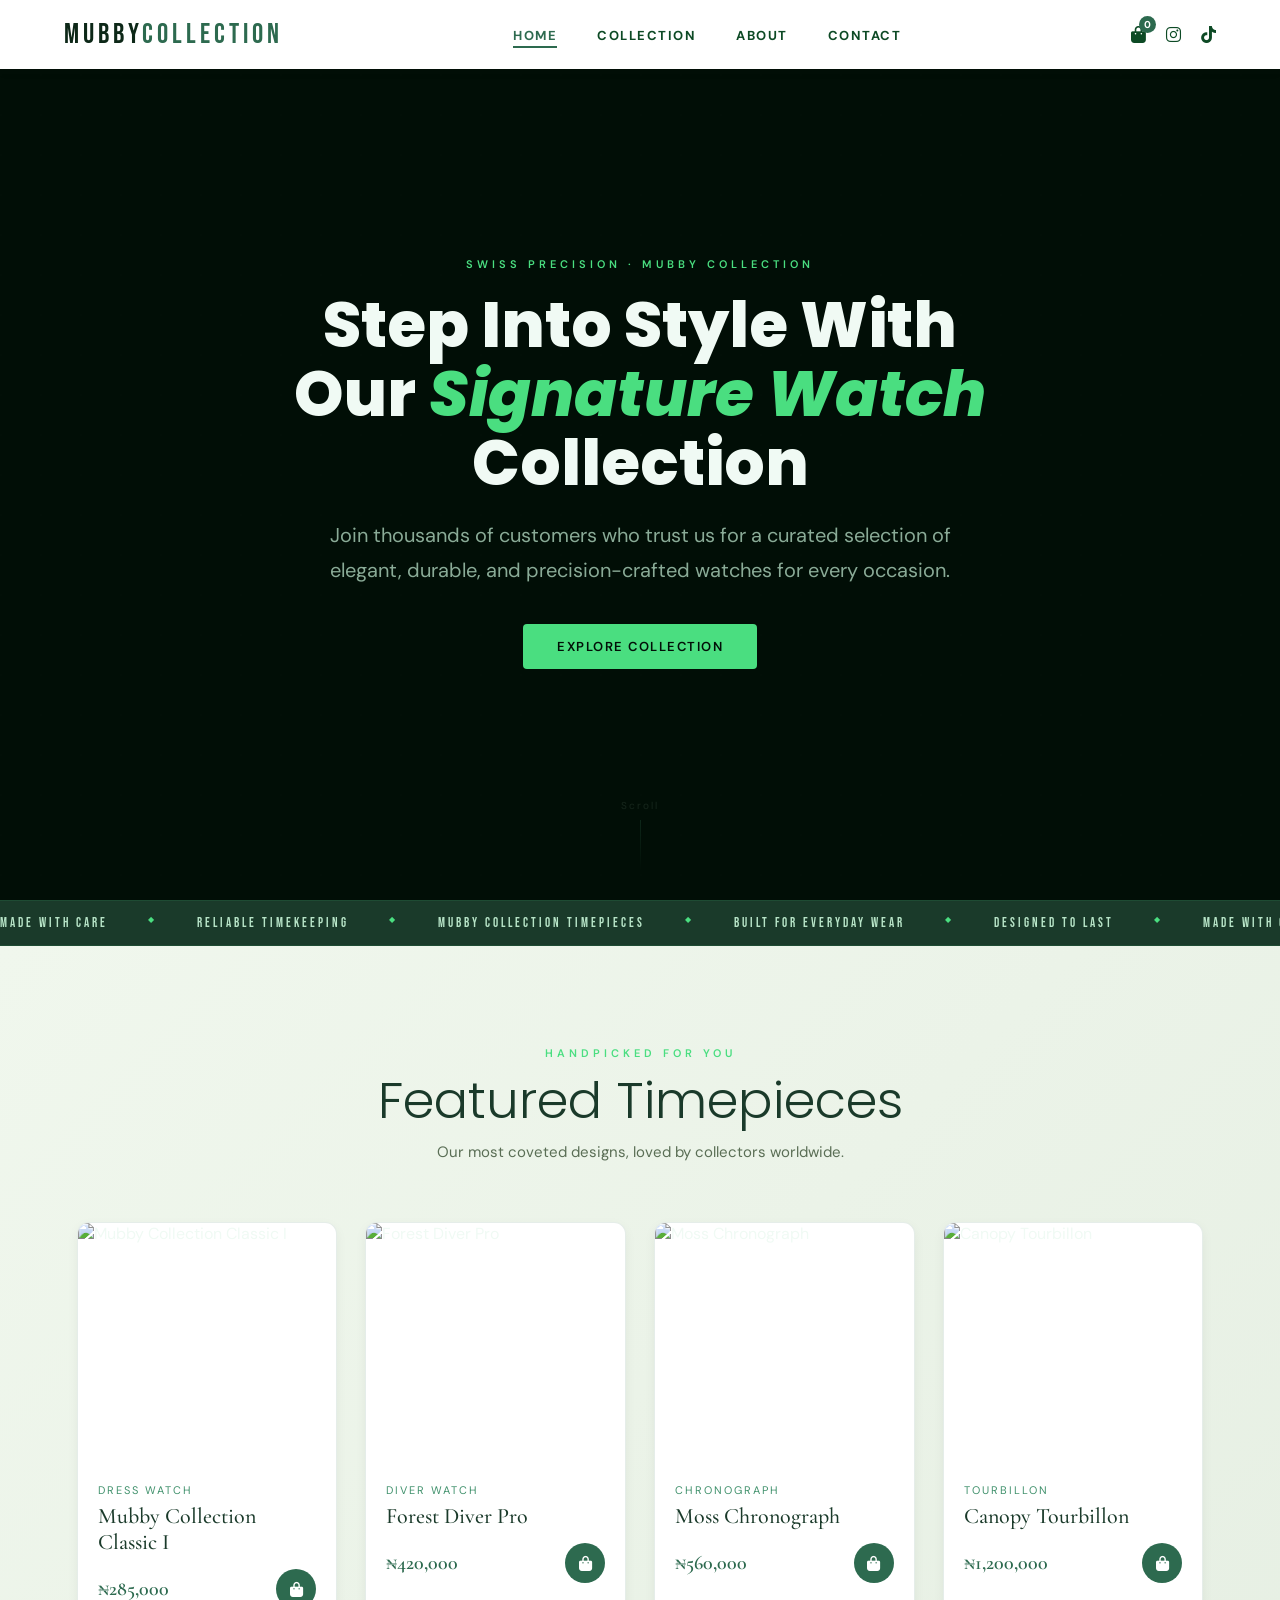
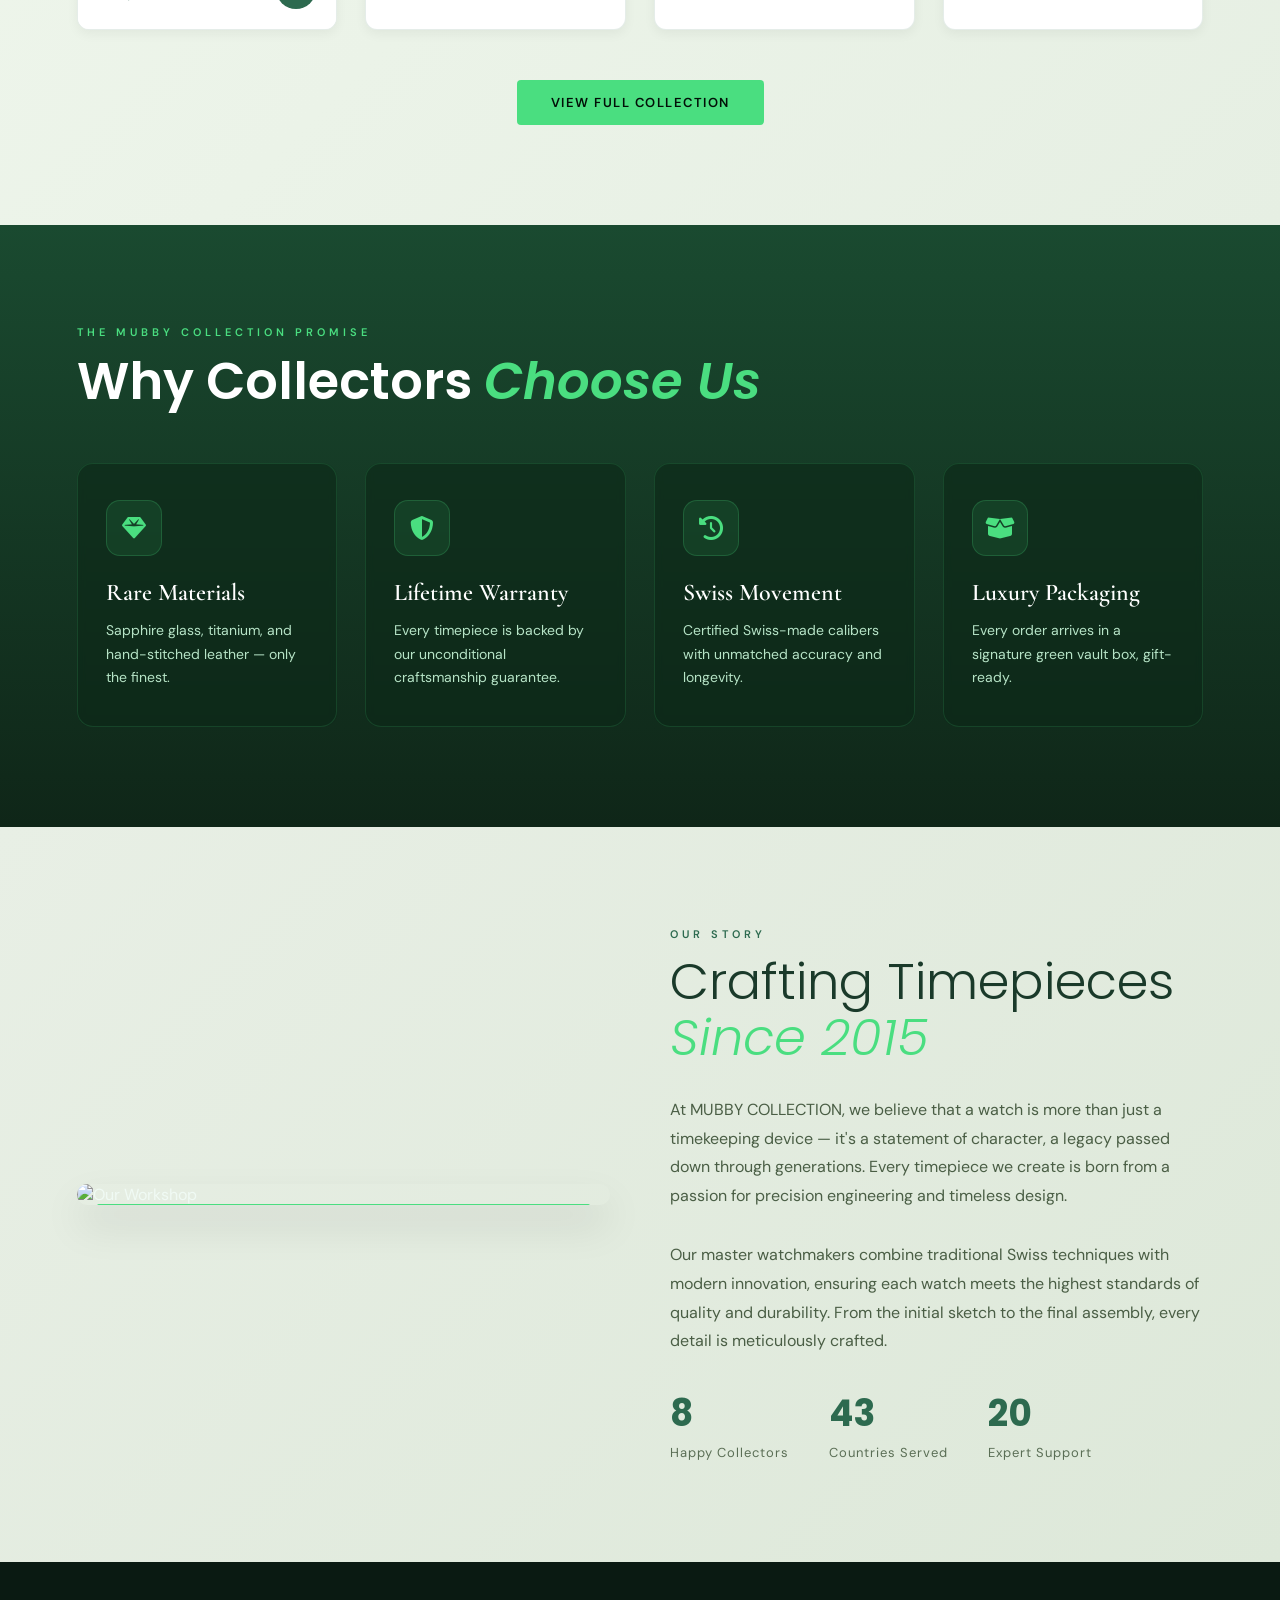
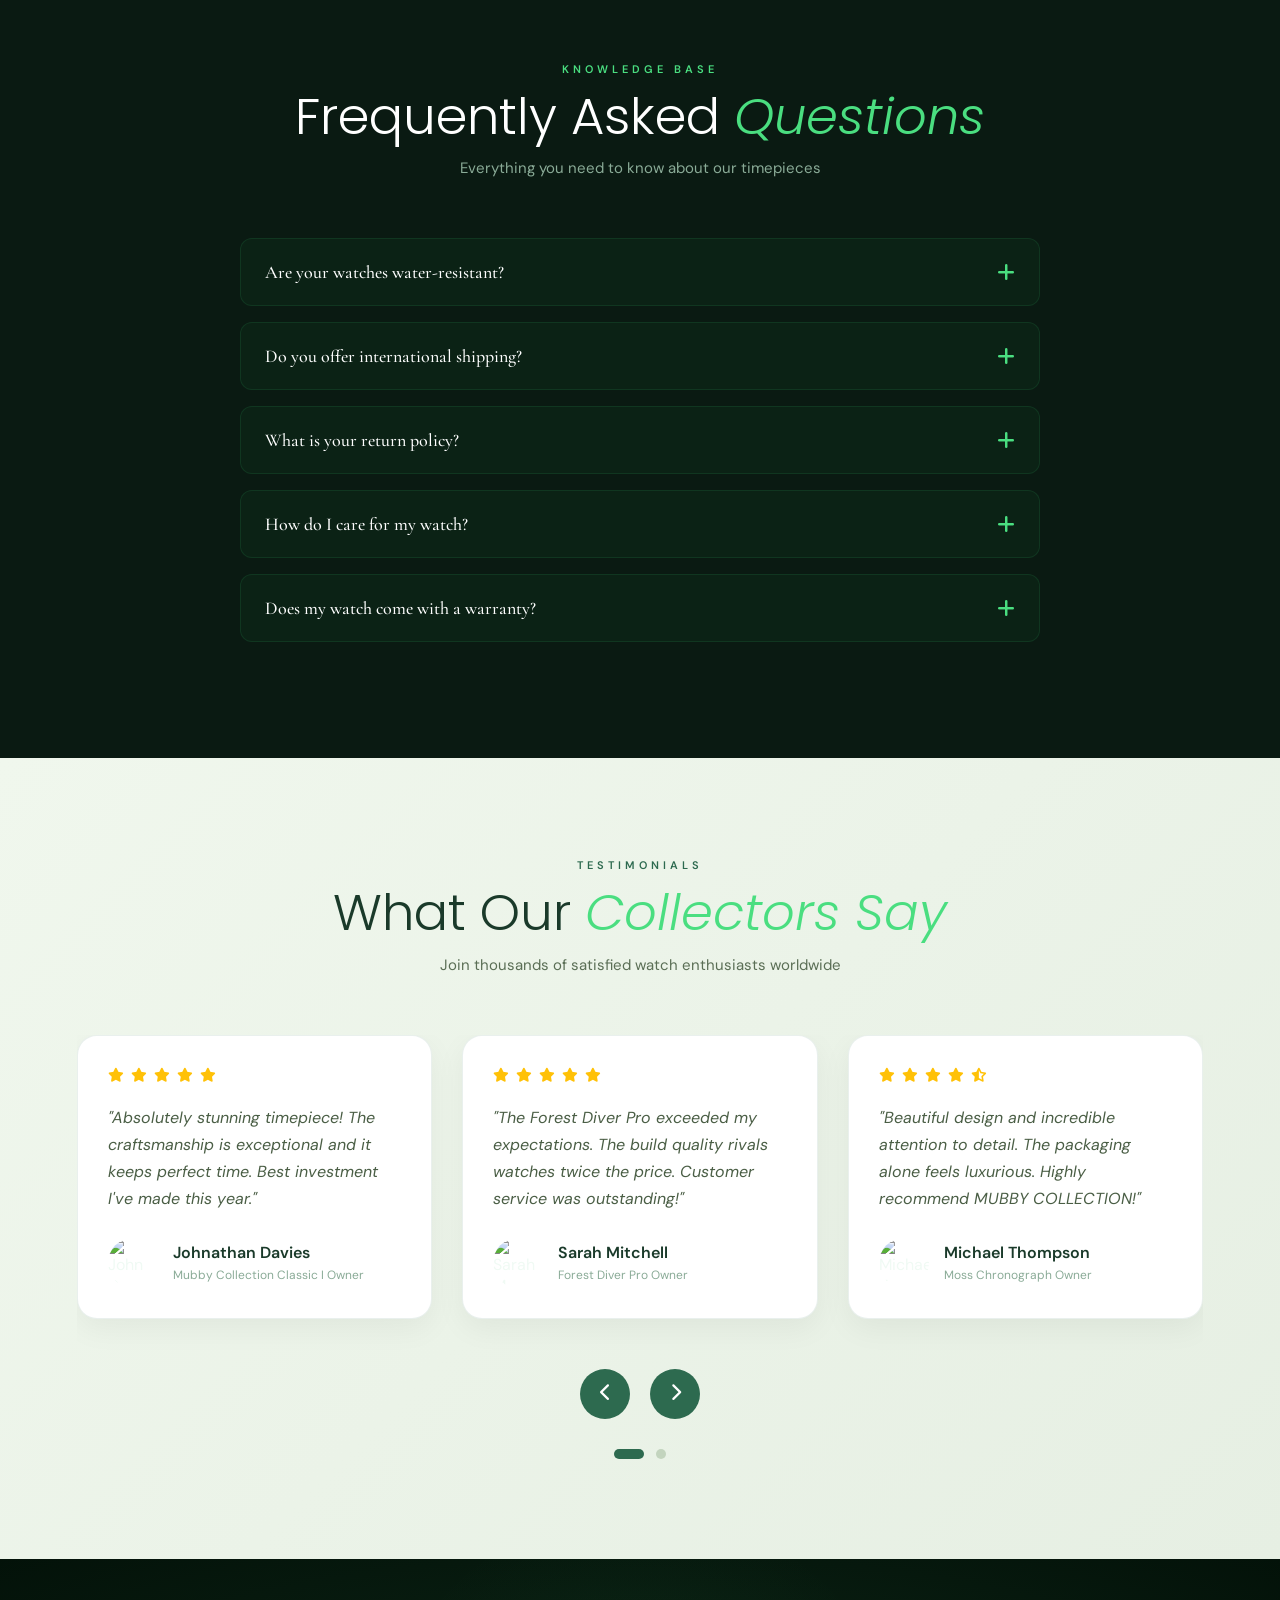
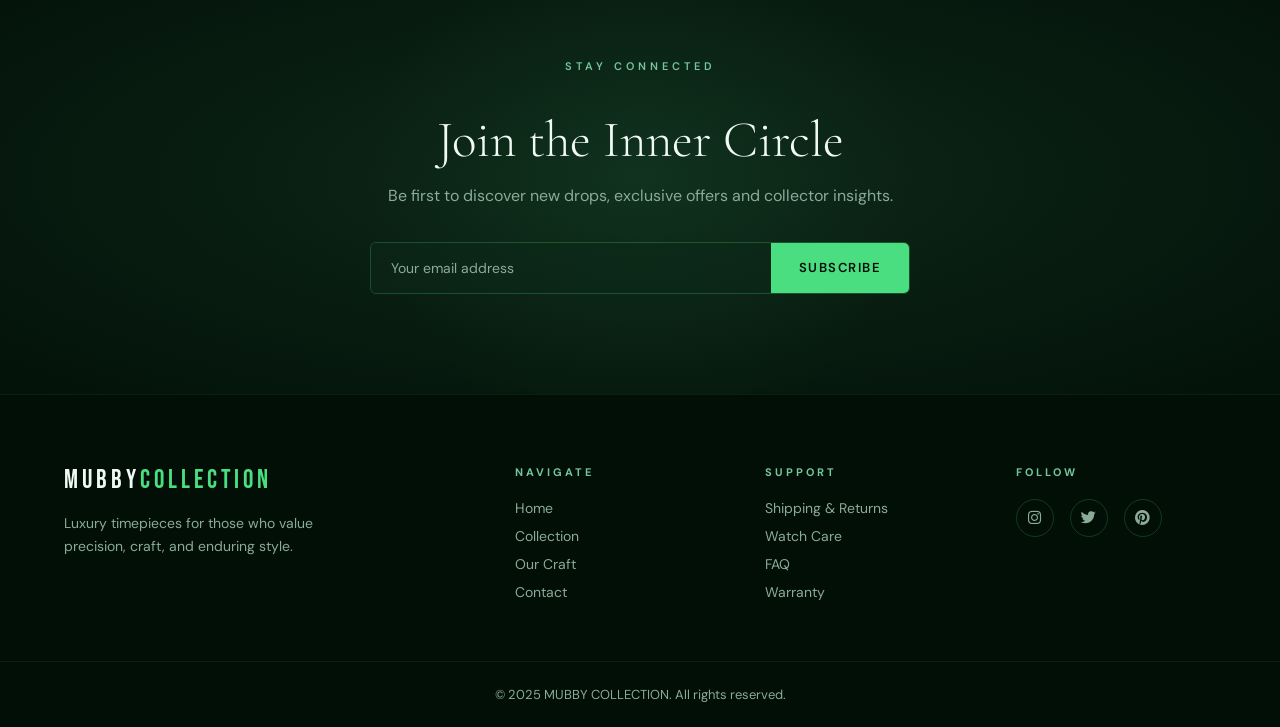
==== index.html @ 64d8210a "first commit" ====
<!doctype html>
<html lang="en">
  <head>
    <meta charset="UTF-8" />
    <meta name="viewport" content="width=device-width, initial-scale=1.0" />
    <title>MUBBY COLLECTION — Luxury Timepieces</title>
    <link rel="stylesheet" href="mubby.css" />
    <link
      href="https://fonts.googleapis.com/css2?family=Cormorant+Garamond:ital,wght@0,300;0,400;0,600;0,700;1,300;1,400&family=DM+Sans:wght@300;400;500;600&family=Bebas+Neue&display=swap"
      rel="stylesheet"
    />
    <link
      href="https://fonts.googleapis.com/css2?family=Poppins:wght@300;400;600;700;800&display=swap"
      rel="stylesheet"
    />
    <link
      rel="stylesheet"
      href="https://cdnjs.cloudflare.com/ajax/libs/font-awesome/6.5.0/css/all.min.css"
    />
  </head>
  <body>
    <!-- NAVBAR -->
    <header class="navbar" id="navbar">
      <div class="nav-container">
        <div class="logo">MUBBY<span>COLLECTION</span></div>
        <ul class="nav-links">
          <li><a href="index.html" class="active">Home</a></li>
          <li><a href="shop.html">Collection</a></li>
          <li><a href="#">About</a></li>
          <li><a href="#">Contact</a></li>
        </ul>
        <div class="nav-icons">
          <div class="cart-icon">
            <a href="cart.html">
              <i class="fa-solid fa-bag-shopping"></i>
              <span id="cart-count" class="cart-count">0</span>
            </a>
          </div>
          <i class="fa-brands fa-instagram"></i>
          <i class="fa-brands fa-tiktok"></i>
          <i class="fa-solid fa-bars menu-toggle" id="menuToggle"></i>
        </div>
      </div>
      <!-- Mobile Menu -->
      <div class="mobile-menu" id="mobileMenu">
        <a href="index.html">Home</a>
        <a href="shop.html">Collection</a>
        <a href="#">Craft</a>
        <a href="#">Contact</a>
      </div>
    </header>

    <!-- HERO SECTION -->
    <section class="hero">
      <div class="hero-bg-pattern"></div>

      <div class="hero-content">
        <p class="hero-tag">SWISS PRECISION · MUBBY COLLECTION</p>
        <h1 class="hero-title">
          Step Into Style With <br />Our<span class="line2">
            Signature Watch
          </span>
          <br />Collection
        </h1>
        <p class="hero-sub">
          Join thousands of customers who trust us for a curated selection of
          <br />
          elegant, durable, and precision-crafted watches for every occasion.
        </p>

        <div class="hero-buttons">
          <a href="shop.html" class="btn primary">Explore Collection</a>
        </div>
      </div>

      <!-- Scroll indicator -->
      <div class="scroll-hint">
        <span>Scroll</span>
        <div class="scroll-line"></div>
      </div>
    </section>

    <!-- MARQUEE STRIP -->
    <div class="marquee-strip">
      <div class="marquee-track">
        <span>Made with care</span><span class="dot-sep">◆</span>
        <span>Reliable timekeeping</span><span class="dot-sep">◆</span>
        <span>Mubby Collection Timepieces</span><span class="dot-sep">◆</span>
        <span>Built for everyday wear</span><span class="dot-sep">◆</span>
        <span>Designed to last</span><span class="dot-sep">◆</span>
        <span>Made with care</span><span class="dot-sep">◆</span>
        <span>Reliable timekeeping</span><span class="dot-sep">◆</span>
        <span>Mubby Collection Timepieces</span><span class="dot-sep">◆</span>
        <span>Built for everyday wear</span><span class="dot-sep">◆</span>
        <span>Designed to last</span><span class="dot-sep">◆</span>
      </div>
    </div>

    <!-- FEATURED PRODUCTS -->
    <!-- FEATURED PRODUCTS -->
    <section class="featured-products">
      <div class="section-header">
        <p class="section-eyebrow">HANDPICKED FOR YOU</p>
        <h2>Featured Timepieces</h2>
        <p class="section-sub">
          Our most coveted designs, loved by collectors worldwide.
        </p>
      </div>
      <div class="products-grid" id="featuredproducts-grid">
        <!-- Cards injected by JS -->
      </div>
      <div class="featured-btn-container">
        <a href="shop.html" class="btn primary">View Full Collection</a>
      </div>
    </section>

    <!-- WHY US -->
    <section class="why-us">
      <div class="why-us-inner">
        <div class="section-header left-align">
          <p class="section-eyebrow">THE MUBBY COLLECTION PROMISE</p>
          <h2>Why Collectors <em>Choose Us</em></h2>
        </div>
        <div class="why-container">
          <div class="why-card">
            <div class="why-icon"><i class="fa-solid fa-gem"></i></div>
            <h3>Rare Materials</h3>
            <p>
              Sapphire glass, titanium, and hand-stitched leather — only the
              finest.
            </p>
          </div>
          <div class="why-card">
            <div class="why-icon">
              <i class="fa-solid fa-shield-halved"></i>
            </div>
            <h3>Lifetime Warranty</h3>
            <p>
              Every timepiece is backed by our unconditional craftsmanship
              guarantee.
            </p>
          </div>
          <div class="why-card">
            <div class="why-icon">
              <i class="fa-solid fa-clock-rotate-left"></i>
            </div>
            <h3>Swiss Movement</h3>
            <p>
              Certified Swiss-made calibers with unmatched accuracy and
              longevity.
            </p>
          </div>
          <div class="why-card">
            <div class="why-icon"><i class="fa-solid fa-box-open"></i></div>
            <h3>Luxury Packaging</h3>
            <p>
              Every order arrives in a signature green vault box, gift-ready.
            </p>
          </div>
        </div>
      </div>
    </section>

    <!-- ABOUT US SECTION -->
    <section class="about-us">
      <div class="about-container">
        <div class="about-image">
          <img
            src="https://images.unsplash.com/photo-1508685096489-7aacd43bd3b1?w=600&h=600&fit=crop"
            alt="Our Workshop"
          />
        </div>
        <div class="about-content">
          <div class="section-header left-align">
            <p class="section-eyebrow">OUR STORY</p>
            <h2>Crafting Timepieces <em>Since 2015</em></h2>
          </div>
          <p class="about-text">
            At MUBBY COLLECTION, we believe that a watch is more than just a
            timekeeping device — it's a statement of character, a legacy passed
            down through generations. Every timepiece we create is born from a
            passion for precision engineering and timeless design.
          </p>
          <p class="about-text">
            Our master watchmakers combine traditional Swiss techniques with
            modern innovation, ensuring each watch meets the highest standards
            of quality and durability. From the initial sketch to the final
            assembly, every detail is meticulously crafted.
          </p>
          <div class="about-stats">
            <div class="stat-item">
              <span class="stat-number">10,000+</span>
              <span class="stat-label">Happy Collectors</span>
            </div>
            <div class="stat-item">
              <span class="stat-number">50+</span>
              <span class="stat-label">Countries Served</span>
            </div>
            <div class="stat-item">
              <span class="stat-number">24/7</span>
              <span class="stat-label">Expert Support</span>
            </div>
          </div>
        </div>
      </div>
    </section>

    <!-- FAQ SECTION -->
    <section class="faq-section">
      <div class="section-header">
        <p class="section-eyebrow">KNOWLEDGE BASE</p>
        <h2>Frequently Asked <em>Questions</em></h2>
        <p class="section-sub">
          Everything you need to know about our timepieces
        </p>
      </div>
      <div class="faq-container" id="faqContainer">
        <div class="faq-item">
          <div class="faq-question">
            <h3>Are your watches water-resistant?</h3>
            <div class="faq-icon">
              <i class="fa-solid fa-plus"></i>
            </div>
          </div>
          <div class="faq-answer">
            <p>
              Yes! All our timepieces are water-resistant up to 50 meters
              (5ATM). Our Diver collection is rated for 200 meters, perfect for
              swimming and snorkeling.
            </p>
          </div>
        </div>
        <div class="faq-item">
          <div class="faq-question">
            <h3>Do you offer international shipping?</h3>
            <div class="faq-icon">
              <i class="fa-solid fa-plus"></i>
            </div>
          </div>
          <div class="faq-answer">
            <p>
              Absolutely! We ship worldwide with express delivery options.
              Delivery times vary by location, typically 3-7 business days for
              international orders.
            </p>
          </div>
        </div>
        <div class="faq-item">
          <div class="faq-question">
            <h3>What is your return policy?</h3>
            <div class="faq-icon">
              <i class="fa-solid fa-plus"></i>
            </div>
          </div>
          <div class="faq-answer">
            <p>
              We offer a 30-day hassle-free return policy. If you're not
              completely satisfied, you can return your watch in its original
              condition for a full refund.
            </p>
          </div>
        </div>
        <div class="faq-item">
          <div class="faq-question">
            <h3>How do I care for my watch?</h3>
            <div class="faq-icon">
              <i class="fa-solid fa-plus"></i>
            </div>
          </div>
          <div class="faq-answer">
            <p>
              We recommend avoiding extreme temperatures, magnetic fields, and
              chemicals. Clean your watch regularly with a soft cloth. For
              mechanical watches, service every 3-5 years.
            </p>
          </div>
        </div>
        <div class="faq-item">
          <div class="faq-question">
            <h3>Does my watch come with a warranty?</h3>
            <div class="faq-icon">
              <i class="fa-solid fa-plus"></i>
            </div>
          </div>
          <div class="faq-answer">
            <p>
              Yes! Every MUBBY COLLECTION watch includes a 5-year international
              warranty covering manufacturing defects and movement issues.
            </p>
          </div>
        </div>
      </div>
    </section>

    <!-- REVIEWS SECTION CAROUSEL -->
    <section class="reviews-section">
      <div class="section-header">
        <p class="section-eyebrow">TESTIMONIALS</p>
        <h2>What Our <em>Collectors Say</em></h2>
        <p class="section-sub">
          Join thousands of satisfied watch enthusiasts worldwide
        </p>
      </div>
      <div class="reviews-container">
        <div class="reviews-carousel" id="reviewsCarousel">
          <div class="review-card">
            <div class="review-stars">
              <i class="fa-solid fa-star"></i>
              <i class="fa-solid fa-star"></i>
              <i class="fa-solid fa-star"></i>
              <i class="fa-solid fa-star"></i>
              <i class="fa-solid fa-star"></i>
            </div>
            <p class="review-text">
              "Absolutely stunning timepiece! The craftsmanship is exceptional
              and it keeps perfect time. Best investment I've made this year."
            </p>
            <div class="review-author">
              <img
                src="https://randomuser.me/api/portraits/men/32.jpg"
                alt="John D."
              />
              <div>
                <h4>Johnathan Davies</h4>
                <p>Mubby Collection Classic I Owner</p>
              </div>
            </div>
          </div>
          <div class="review-card">
            <div class="review-stars">
              <i class="fa-solid fa-star"></i>
              <i class="fa-solid fa-star"></i>
              <i class="fa-solid fa-star"></i>
              <i class="fa-solid fa-star"></i>
              <i class="fa-solid fa-star"></i>
            </div>
            <p class="review-text">
              "The Forest Diver Pro exceeded my expectations. The build quality
              rivals watches twice the price. Customer service was outstanding!"
            </p>
            <div class="review-author">
              <img
                src="https://randomuser.me/api/portraits/women/44.jpg"
                alt="Sarah M."
              />
              <div>
                <h4>Sarah Mitchell</h4>
                <p>Forest Diver Pro Owner</p>
              </div>
            </div>
          </div>
          <div class="review-card">
            <div class="review-stars">
              <i class="fa-solid fa-star"></i>
              <i class="fa-solid fa-star"></i>
              <i class="fa-solid fa-star"></i>
              <i class="fa-solid fa-star"></i>
              <i class="fa-solid fa-star-half-alt"></i>
            </div>
            <p class="review-text">
              "Beautiful design and incredible attention to detail. The
              packaging alone feels luxurious. Highly recommend MUBBY
              COLLECTION!"
            </p>
            <div class="review-author">
              <img
                src="https://randomuser.me/api/portraits/men/67.jpg"
                alt="Michael T."
              />
              <div>
                <h4>Michael Thompson</h4>
                <p>Moss Chronograph Owner</p>
              </div>
            </div>
          </div>
          <div class="review-card">
            <div class="review-stars">
              <i class="fa-solid fa-star"></i>
              <i class="fa-solid fa-star"></i>
              <i class="fa-solid fa-star"></i>
              <i class="fa-solid fa-star"></i>
              <i class="fa-solid fa-star"></i>
            </div>
            <p class="review-text">
              "The shipping was incredibly fast and the watch arrived in perfect
              condition. This is my third purchase and won't be my last!"
            </p>
            <div class="review-author">
              <img
                src="https://randomuser.me/api/portraits/women/68.jpg"
                alt="Emma L."
              />
              <div>
                <h4>Emma Rodriguez</h4>
                <p>Verified Buyer</p>
              </div>
            </div>
          </div>
          <div class="review-card">
            <div class="review-stars">
              <i class="fa-solid fa-star"></i>
              <i class="fa-solid fa-star"></i>
              <i class="fa-solid fa-star"></i>
              <i class="fa-solid fa-star"></i>
              <i class="fa-solid fa-star"></i>
            </div>
            <p class="review-text">
              "Excellent value for a Swiss movement watch. The green dial is
              mesmerizing and gets compliments daily. Worth every penny."
            </p>
            <div class="review-author">
              <img
                src="https://randomuser.me/api/portraits/men/91.jpg"
                alt="David K."
              />
              <div>
                <h4>David Kim</h4>
                <p>Canopy Tourbillon Owner</p>
              </div>
            </div>
          </div>
        </div>
        <div class="carousel-controls">
          <button class="carousel-btn" id="prevBtn">
            <i class="fa-solid fa-chevron-left"></i>
          </button>
          <button class="carousel-btn" id="nextBtn">
            <i class="fa-solid fa-chevron-right"></i>
          </button>
        </div>
        <div class="carousel-dots" id="carouselDots"></div>
      </div>
    </section>

    <!-- NEWSLETTER -->
    <section class="newsletter">
      <div class="newsletter-inner">
        <p class="section-eyebrow light">STAY CONNECTED</p>
        <h2>Join the Inner Circle</h2>
        <p>
          Be first to discover new drops, exclusive offers and collector
          insights.
        </p>
        <div class="newsletter-box">
          <input type="email" placeholder="Your email address" />
          <button>Subscribe</button>
        </div>
      </div>
    </section>

    <!-- FOOTER -->
    <footer class="footer">
      <div class="footer-container">
        <div class="footer-col brand-col">
          <div class="footer-logo">MUBBY<span>COLLECTION</span></div>
          <p>
            Luxury timepieces for those who value precision, craft, and enduring
            style.
          </p>
        </div>
        <div class="footer-col">
          <h4>Navigate</h4>
          <a href="index.html">Home</a>
          <a href="shop.html">Collection</a>
          <a href="#">Our Craft</a>
          <a href="#">Contact</a>
        </div>
        <div class="footer-col">
          <h4>Support</h4>
          <a href="#">Shipping & Returns</a>
          <a href="#">Watch Care</a>
          <a href="#">FAQ</a>
          <a href="#">Warranty</a>
        </div>
        <div class="footer-col">
          <h4>Follow</h4>
          <div class="footer-icons">
            <i class="fa-brands fa-instagram"></i>
            <i class="fa-brands fa-twitter"></i>
            <i class="fa-brands fa-pinterest"></i>
          </div>
        </div>
      </div>
      <div class="footer-bottom">
        <p>© 2025 MUBBY COLLECTION. All rights reserved.</p>
      </div>
    </footer>
  </body>
  <script>
    const featuredProducts = [
      {
        name: "Mubby Collection Classic I",
        price: "₦285,000",
        category: "Dress Watch",
        img: "https://images.unsplash.com/photo-1523170335258-f5ed11844a49?w=400&h=400&fit=crop",
      },
      {
        name: "Forest Diver Pro",
        price: "₦420,000",
        category: "Diver Watch",
        img: "https://images.unsplash.com/photo-1539874754764-5a96559165b0?w=400&h=400&fit=crop",
      },
      {
        name: "Moss Chronograph",
        price: "₦560,000",
        category: "Chronograph",
        img: "https://images.unsplash.com/photo-1547996160-81dfa63595aa?w=400&h=400&fit=crop",
      },
      {
        name: "Canopy Tourbillon",
        price: "₦1,200,000",
        category: "Tourbillon",
        img: "https://images.unsplash.com/photo-1585386959984-a4155224a1ad?w=400&h=400&fit=crop",
      },
    ];

    function renderFeaturedProducts() {
      const grid = document.getElementById("featuredproducts-grid");
      if (!grid) {
        console.error("Element with id 'featuredproducts-grid' not found!");
        return;
      }
      grid.innerHTML = featuredProducts
        .map(
          (product, index) => `
            <div class="product-card revealed" style="animation-delay:${index * 0.1}s">
              <div class="card-img-wrap">
                <img src="${product.img}" alt="${product.name}" />
                <div class="card-overlay">
                  <span>Quick View</span>
                </div>
              </div>
              <div class="card-info">
                <span class="card-cat">${product.category}</span>
                <h3>${product.name}</h3>
                <div class="card-bottom">
                  <p class="card-price">${product.price}</p>
                  <button class="card-cart-btn">
                    <i class="fa-solid fa-bag-shopping"></i>
                  </button>
                </div>
              </div>
            </div>
          `,
        )
        .join("");
    }

    // FAQ Accordion functionality
    function initFaq() {
      const faqItems = document.querySelectorAll(".faq-item");
      if (!faqItems.length) return;

      faqItems.forEach((item) => {
        const question = item.querySelector(".faq-question");
        if (!question) return;

        question.addEventListener("click", () => {
          item.classList.toggle("active");
          const icon = item.querySelector(".faq-icon i");
          if (icon) {
            if (item.classList.contains("active")) {
              icon.classList.remove("fa-plus");
              icon.classList.add("fa-minus");
            } else {
              icon.classList.remove("fa-minus");
              icon.classList.add("fa-plus");
            }
          }
        });
      });
    }

    // Reviews Carousel functionality
    function initCarousel() {
      const carousel = document.getElementById("reviewsCarousel");
      const prevBtn = document.getElementById("prevBtn");
      const nextBtn = document.getElementById("nextBtn");
      const dotsContainer = document.getElementById("carouselDots");

      if (!carousel || !prevBtn || !nextBtn || !dotsContainer) return;

      let currentIndex = 0;
      let slidesToShow = 3;
      const totalSlides = document.querySelectorAll(".review-card").length;

      if (totalSlides === 0) return;

      function updateSlidesToShow() {
        if (window.innerWidth <= 768) {
          slidesToShow = 1;
        } else if (window.innerWidth <= 968) {
          slidesToShow = 2;
        } else {
          slidesToShow = 3;
        }
        updateCarousel();
        createDots();
      }

      function updateCarousel() {
        const slideWidth =
          document.querySelector(".review-card")?.offsetWidth || 0;
        const gap = 30;
        const translateX = -currentIndex * (slideWidth + gap);
        carousel.style.transform = `translateX(${translateX}px)`;
        updateDots();
      }

      function createDots() {
        const totalDots = Math.ceil(totalSlides / slidesToShow);
        dotsContainer.innerHTML = "";
        for (let i = 0; i < totalDots; i++) {
          const dot = document.createElement("div");
          dot.classList.add("carousel-dot");
          if (i === Math.floor(currentIndex / slidesToShow)) {
            dot.classList.add("active");
          }
          dot.addEventListener("click", () => {
            currentIndex = i * slidesToShow;
            if (currentIndex > totalSlides - slidesToShow) {
              currentIndex = totalSlides - slidesToShow;
            }
            if (currentIndex < 0) currentIndex = 0;
            updateCarousel();
          });
          dotsContainer.appendChild(dot);
        }
      }

      function updateDots() {
        const dots = document.querySelectorAll(".carousel-dot");
        const currentPage = Math.floor(currentIndex / slidesToShow);
        dots.forEach((dot, idx) => {
          dot.classList.toggle("active", idx === currentPage);
        });
      }

      function nextSlide() {
        if (currentIndex + slidesToShow < totalSlides) {
          currentIndex += slidesToShow;
        } else {
          currentIndex = totalSlides - slidesToShow;
        }
        if (currentIndex < 0) currentIndex = 0;
        updateCarousel();
      }

      function prevSlide() {
        if (currentIndex - slidesToShow >= 0) {
          currentIndex -= slidesToShow;
        } else {
          currentIndex = 0;
        }
        updateCarousel();
      }

      prevBtn.addEventListener("click", prevSlide);
      nextBtn.addEventListener("click", nextSlide);
      window.addEventListener("resize", () => {
        updateSlidesToShow();
      });
      updateSlidesToShow();
    }

    // Intersection Observer for why-us cards and animations
    function initIntersectionObserver() {
      const observerOptions = {
        threshold: 0.1,
        rootMargin: "0px 0px -50px 0px",
      };

      const observer = new IntersectionObserver((entries) => {
        entries.forEach((entry) => {
          if (entry.isIntersecting) {
            entry.target.classList.add("revealed");
          }
        });
      }, observerOptions);

      // Observe why-card elements
      const whyCards = document.querySelectorAll(".why-card");
      whyCards.forEach((card) => {
        observer.observe(card);
      });
    }

    // Animate statistics numbers
    function initStatsAnimation() {
      const statNumbers = document.querySelectorAll(".stat-number");
      if (!statNumbers.length) return;

      let counted = false;

      function animateNumbers() {
        if (counted) return;
        const aboutSection = document.querySelector(".about-us");
        if (!aboutSection) return;

        const rect = aboutSection.getBoundingClientRect();
        if (rect.top < window.innerHeight - 100 && !counted) {
          counted = true;
          statNumbers.forEach((stat) => {
            const target = parseInt(stat.innerText);
            let current = 0;
            const increment = target / 50;
            const timer = setInterval(() => {
              current += increment;
              if (current >= target) {
                stat.innerText = target.toLocaleString();
                clearInterval(timer);
              } else {
                stat.innerText = Math.floor(current).toLocaleString();
              }
            }, 20);
          });
        }
      }

      window.addEventListener("scroll", animateNumbers);
      animateNumbers();
    }

    // Initialize everything when page loads
    document.addEventListener("DOMContentLoaded", () => {
      renderFeaturedProducts();
      initFaq();
      initCarousel();
      initIntersectionObserver();
      initStatsAnimation();
    });

    // Mobile menu toggle with better handling
    const menuToggle = document.getElementById("menuToggle");
    const mobileMenu = document.getElementById("mobileMenu");

    if (menuToggle && mobileMenu) {
      menuToggle.addEventListener("click", (e) => {
        e.stopPropagation();
        mobileMenu.classList.toggle("open");

        // Change icon between bars and times
        const icon = menuToggle.querySelector("i") || menuToggle;
        if (mobileMenu.classList.contains("open")) {
          icon.classList.remove("fa-bars");
          icon.classList.add("fa-times");
        } else {
          icon.classList.remove("fa-times");
          icon.classList.add("fa-bars");
        }
      });

      // Close mobile menu when clicking a link
      const mobileLinks = mobileMenu.querySelectorAll("a");
      mobileLinks.forEach((link) => {
        link.addEventListener("click", () => {
          mobileMenu.classList.remove("open");
          const icon = menuToggle.querySelector("i") || menuToggle;
          icon.classList.remove("fa-times");
          icon.classList.add("fa-bars");
        });
      });
    }

    // Close mobile menu when clicking outside (optional)
    document.addEventListener("click", (e) => {
      if (mobileMenu && mobileMenu.classList.contains("open")) {
        if (!mobileMenu.contains(e.target) && !menuToggle.contains(e.target)) {
          mobileMenu.classList.remove("open");
          const icon = menuToggle.querySelector("i") || menuToggle;
          icon.classList.remove("fa-times");
          icon.classList.add("fa-bars");
        }
      }
    });
  </script>
</html>
---- mubby.css ----
/* ─────────────────────────────────────────────
   MUBBY COLLECTION TIMEPIECES — style.css
───────────────────────────────────────────── */

:root {
  --g-900: #020f07;
  --g-800: #071510;
  --g-700: #0d2818;
  --g-600: #1a3a2a;
  --g-500: #2d6a4f;
  --g-400: #40916c;
  --g-300: #52b788;
  --g-200: #74c69d;
  --g-100: #b7e4c7;
  --g-50: #d8f3dc;
  --accent: #4ade80;
  --accent-gold: #d4a843;
  --white: #f0faf4;
  --gray: #8aab97;
  --card-bg: #0f2318;
  --font-display: "Cormorant Garamond", Georgia, serif;
  --font-body: "DM Sans", sans-serif;
  --font-wide: "Bebas Neue", sans-serif;
}

*,
*::before,
*::after {
  margin: 0;
  padding: 0;
  box-sizing: border-box;
}

html {
  scroll-behavior: smooth;
}

body {
  background: var(--g-900);
  color: var(--white);
  font-family: var(--font-body);
  padding-top: 74px;
  overflow-x: hidden;
}

/* ─── NAVBAR ──────────────────────────────── */
.navbar {
  position: fixed;
  top: 0;
  left: 0;
  width: 100%;
  z-index: 999;
  padding: 18px 0;
  background: #ffffff;
  transition:
    background 0.4s,
    backdrop-filter 0.4s,
    border-bottom 0.4s,
    box-shadow 0.4s;
  box-shadow: 0 1px 12px rgba(0, 0, 0, 0.06);
}
.navbar.scrolled {
  backdrop-filter: blur(14px);
  border-bottom: 1px solid rgba(74, 222, 128, 0.12);
  box-shadow: 0 4px 24px rgba(0, 0, 0, 0.25);
}
/* When scrolled, flip link colors to light */
.navbar.scrolled .nav-links a {
  color: var(--g-100);
}
.navbar.scrolled .nav-links a:hover,
.navbar.scrolled .nav-links a.active {
  color: var(--accent);
}
.navbar.scrolled .nav-icons {
  color: var(--g-100);
}
.navbar.scrolled .cart-icon a {
  color: var(--g-100);
}
.navbar.scrolled .logo {
  color: var(--white);
}

.nav-container {
  width: 90%;
  margin: auto;
  display: flex;
  align-items: center;
  justify-content: space-between;
}
.logo {
  font-family: var(--font-wide);
  font-size: 28px;
  letter-spacing: 4px;
  color: var(--g-700);
  transition: color 0.4s;
}
.logo span {
  color: var(--g-500);
}
.navbar.scrolled .logo span {
  color: var(--accent);
}

.nav-links {
  list-style: none;
  display: flex;
  gap: 40px;
}
.nav-links a {
  text-decoration: none;
  color: #0d4a25; /* dark green */
  font-size: 13px;
  font-weight: 700; /* bolder */
  letter-spacing: 1.5px;
  text-transform: uppercase;
  transition: color 0.25s;
  position: relative;
}
.nav-links a::after {
  content: "";
  position: absolute;
  bottom: -4px;
  left: 0;
  width: 0;
  height: 2px;
  background: var(--g-500);
  transition: width 0.3s;
}
.nav-links a:hover,
.nav-links a.active {
  color: var(--g-500);
}
.nav-links a:hover::after,
.nav-links a.active::after {
  width: 100%;
}

.nav-icons {
  display: flex;
  gap: 20px;
  font-size: 17px;
  align-items: center;
  color: #0d4a25;
  transition: color 0.4s;
}
.nav-icons i {
  cursor: pointer;
  transition: color 0.25s;
}
.nav-icons i:hover {
  color: var(--g-500);
}
.cart-icon {
  position: relative;
}
.cart-icon a {
  color: #0d4a25;
  text-decoration: none;
  transition: color 0.4s;
}
.cart-icon a:hover {
  color: var(--g-500);
}
.cart-count {
  position: absolute;
  top: -8px;
  right: -10px;
  background: var(--g-500);
  color: #fff;
  font-size: 10px;
  font-weight: 700;
  padding: 2px 5px;
  border-radius: 50%;
}

/* Menu toggle — hidden on desktop, shown on mobile only */
.menu-toggle,
.nav-icons .menu-toggle,
.nav-icons i.menu-toggle,
.fa-bars.menu-toggle {
  display: none !important;
}

.mobile-menu {
  display: none;
  flex-direction: column;
  background: var(--g-800);
  padding: 20px 5%;
  border-top: 1px solid rgba(74, 222, 128, 0.1);
}
.mobile-menu.open {
  display: flex;
}
.mobile-menu a {
  text-decoration: none;
  color: var(--g-100);
  font-size: 14px;
  font-weight: 700;
  letter-spacing: 2px;
  text-transform: uppercase;
  padding: 12px 0;
  border-bottom: 1px solid rgba(255, 255, 255, 0.05);
  transition: color 0.2s;
}
.mobile-menu a:hover {
  color: var(--accent);
}

/* ─── HERO ────────────────────────────────── */
.hero {
  background-blend-mode: darken;
  position: relative;
  min-height: calc(100vh - 74px);
  display: flex;
  align-items: center;
  justify-content: center;
  text-align: center;
  padding: 60px 6%;
  overflow: hidden;
  /* background: url("bg.jpg") center/cover no-repeat; */
  background: url("https://images.unsplash.com/photo-1523170335258-f5ed11844a49?auto=format&fit=crop&w=1600&q=80")
    center/cover no-repeat;
}

.hero::before {
  content: "";
  position: absolute;
  inset: 0;
  background: rgba(2, 15, 7, 0.85);
  z-index: 1;
}
.hero::after {
  content: "";
  position: absolute;
  inset: 0;
  background: url("https://images.unsplash.com/photo-1523170335258-f5ed11844a49?auto=format&fit=crop&w=1600&q=80")
    center/cover no-repeat;
  filter: blur(1px);
  transform: scale(1.05);
  z-index: 0;
}
.hero-bg-pattern {
  position: absolute;
  inset: 0;
  background-image: radial-gradient(
    circle at 1px 1px,
    rgba(74, 222, 128, 0.04) 1px,
    transparent 0
  );
  background-size: 40px 40px;
  pointer-events: none;
}

/* Watch stage */
.watch-stage {
  position: absolute;
  inset: 0;
  display: flex;
  align-items: center;
  justify-content: center;
  z-index: 1;
  opacity: 0.25; /* makes it feel like a background */
  pointer-events: none;
}
.watch-glow {
  position: absolute;
  width: 300px;
  height: 300px;
  background: radial-gradient(
    circle,
    rgba(74, 222, 128, 0.18) 0%,
    transparent 70%
  );
  border-radius: 50%;
  animation: glowPulse 3s ease-in-out infinite;
}
@keyframes glowPulse {
  0%,
  100% {
    opacity: 0.6;
    transform: scale(1);
  }
  50% {
    opacity: 1;
    transform: scale(1.12);
  }
}
.watch-slide {
  width: 420px;
  max-width: 90%;
  opacity: 0;
  transform: scale(0.9);
}

.watch-slide.active {
  opacity: 1;
  transform: scale(1);
}
@keyframes watchFloat {
  0%,
  100% {
    transform: translateY(0) scale(1);
  }
  50% {
    transform: translateY(-12px) scale(1);
  }
}
.watch-svg {
  width: 100%;
  height: auto;
}
.watch-dots {
  position: absolute;
  bottom: -12px;
  display: flex;
  gap: 10px;
}
.dot {
  width: 8px;
  height: 8px;
  border-radius: 50%;
  background: var(--g-500);
  cursor: pointer;
  transition:
    background 0.3s,
    transform 0.3s;
}
.dot.active {
  background: var(--accent);
  transform: scale(1.3);
}

.hero-content {
  position: relative;
  z-index: 2;
  text-align: center;
  max-width: 700px;
}

/* Hero text */

.hero-tag {
  font-size: 11px;
  letter-spacing: 4px;
  color: var(--accent);
  font-weight: 600;
  margin-bottom: 20px;
  display: block;
  animation: fadeUp 0.8s ease both;
}
.hero-title {
  font-family: "Poppins", sans-serif;

  font-size: 63px;
  font-weight: 800;
  line-height: 1.1;
  margin-bottom: 20px;
  text-transform: capitalize;
}
.hero-title .line1 {
  display: block;
  color: var(--white);
  animation: fadeUp 0.9s 0.1s ease both;
}
.hero-title .line2 {
  color: var(--accent);
  font-style: italic;
  animation: fadeUp 0.9s 0.2s ease both;
}
.hero-sub {
  margin: 0 auto 36px;
  text-align: center;

  text-align: center;
  color: var(--gray);
  font-size: 20px;
  line-height: 1.75;

  animation: fadeUp 0.9s 0.3s ease both;
}
.hero-buttons {
  display: flex;
  gap: 16px;
  flex-wrap: wrap;
  margin-bottom: 48px;
  animation: fadeUp 0.9s 0.4s ease both;
}

.hero-buttons,
.hero-stats {
  justify-content: center;
}

.watch-stage {
  filter: blur(0.3px) drop-shadow(0 40px 100px rgba(74, 222, 128, 0.3));
}
/* Buttons */
.btn {
  padding: 14px 34px;
  font-size: 13px;
  font-weight: 600;
  letter-spacing: 1.5px;
  text-transform: uppercase;
  border-radius: 4px;
  text-decoration: none;
  display: inline-block;
  transition: all 0.3s;
  cursor: pointer;
  border: none;
}
.btn.primary {
  background: var(--accent);
  color: var(--g-900);
}
.btn.primary:hover {
  background: var(--g-300);
  transform: translateY(-2px);
  box-shadow: 0 8px 28px rgba(74, 222, 128, 0.3);
}
.btn.outline {
  background: transparent;
  color: var(--white);
  border: 1px solid rgba(255, 255, 255, 0.3);
}
.btn.outline:hover {
  border-color: var(--accent);
  color: var(--accent);
  transform: translateY(-2px);
}

/* Hero stats */
.hero-stats {
  display: flex;
  align-items: center;
  gap: 24px;
  animation: fadeUp 0.9s 0.5s ease both;
}
.stat {
  display: flex;
  flex-direction: column;
  gap: 2px;
}
.stat-num {
  font-family: var(--font-display);
  font-size: 28px;
  font-weight: 600;
  color: var(--accent);
  line-height: 1;
}
.stat-label {
  font-size: 11px;
  color: var(--gray);
  letter-spacing: 1px;
}
.stat-divider {
  width: 1px;
  height: 36px;
  background: rgba(255, 255, 255, 0.12);
}

/* Scroll hint */
.scroll-hint {
  position: absolute;
  bottom: 30px;
  left: 50%;
  transform: translateX(-50%);
  display: flex;
  flex-direction: column;
  align-items: center;
  gap: 8px;
  color: var(--gray);
  font-size: 10px;
  letter-spacing: 2px;
}
.scroll-line {
  width: 1px;
  height: 50px;
  background: linear-gradient(to bottom, var(--g-300), transparent);
  animation: scrollPulse 2s ease-in-out infinite;
}
@keyframes scrollPulse {
  0% {
    transform: scaleY(0);
    transform-origin: top;
    opacity: 0;
  }
  50% {
    transform: scaleY(1);
    transform-origin: top;
    opacity: 1;
  }
  100% {
    transform: scaleY(1);
    transform-origin: bottom;
    opacity: 0;
  }
}

/* ─── MARQUEE STRIP ───────────────────────── */

.marquee-track {
  font-family: "Poppins", sans-serif;
  font-weight: 500;
}
.marquee-strip {
  background: var(--g-600);
  padding: 14px 0;
  overflow: hidden;
  border-top: 1px solid rgba(74, 222, 128, 0.1);
  border-bottom: 1px solid rgba(74, 222, 128, 0.1);
}
.marquee-track {
  display: flex;
  gap: 40px;
  white-space: nowrap;
  animation: marquee 22s linear infinite;
  font-family: var(--font-wide);
  font-size: 13px;
  letter-spacing: 3px;
  color: var(--g-100);
}
.marquee-track span {
  flex-shrink: 0;
}
.dot-sep {
  color: var(--accent);
  font-size: 8px;
}
@keyframes marquee {
  from {
    transform: translateX(0);
  }
  to {
    transform: translateX(-50%);
  }
}

/* ─── FEATURED PRODUCTS ───────────────────── */
.featured-products {
  padding: 100px 6%;
  background: linear-gradient(135deg, #f0f7ed 0%, #e6efe3 100%);
}

.section-header {
  text-align: center;
  margin-bottom: 60px;
}

.section-header.left-align {
  text-align: left;
  margin-bottom: 50px;
}

.section-eyebrow {
  font-size: 11px;
  letter-spacing: 4px;
  color: var(--accent);
  font-weight: 600;
  display: block;
  margin-bottom: 12px;
  text-transform: uppercase;
}

.section-eyebrow.light {
  color: var(--g-200);
}

.section-header h2 {
  font-family: "Poppins", sans-serif;
  font-size: clamp(36px, 4vw, 58px);
  font-weight: 300;
  color: #1a3a2a;
  line-height: 1.1;
  margin-bottom: 14px;
}

.section-header h2 em {
  font-style: italic;
  color: var(--accent);
}

.section-sub {
  color: #5a6e55;
  font-size: 15px;
}

.products-grid {
  display: grid;
  grid-template-columns: repeat(auto-fit, minmax(250px, 1fr));
  gap: 28px;
  max-width: 1200px;
  margin: auto;
}

/* Product card */
.product-card {
  background: #ffffff;
  border-radius: 12px;
  overflow: hidden;
  border: 1px solid rgba(45, 106, 79, 0.12);
  transition:
    transform 0.35s ease,
    box-shadow 0.35s ease,
    border-color 0.35s ease;
  opacity: 0;
  transform: translateY(24px);
  box-shadow: 0 4px 12px rgba(0, 0, 0, 0.05);
}

.product-card.revealed {
  opacity: 1;
  transform: translateY(0);
  transition:
    opacity 0.6s ease,
    transform 0.6s ease;
}

.product-card:hover {
  transform: translateY(-8px);
  box-shadow: 0 20px 40px rgba(0, 0, 0, 0.1);
  border-color: var(--accent);
}

.card-img-wrap {
  position: relative;
  overflow: hidden;
}

.product-card img {
  width: 100%;
  height: 240px;
  object-fit: cover;
  display: block;
  transition: transform 0.5s ease;
}

.product-card:hover img {
  transform: scale(1.07);
}

.card-overlay {
  position: absolute;
  inset: 0;
  background: rgba(45, 106, 79, 0.85);
  display: flex;
  align-items: center;
  justify-content: center;
  opacity: 0;
  transition: opacity 0.3s;
}

.product-card:hover .card-overlay {
  opacity: 1;
}

.card-overlay span {
  font-size: 12px;
  letter-spacing: 2px;
  text-transform: uppercase;
  color: white;
  border: 1px solid white;
  padding: 8px 20px;
  border-radius: 2px;
}

.card-info {
  padding: 20px;
  background: #ffffff;
}

.card-cat {
  font-size: 11px;
  color: #40916c;
  letter-spacing: 2px;
  text-transform: uppercase;
  display: block;
  margin-bottom: 6px;
}

.card-info h3 {
  font-family: var(--font-display);
  font-size: 22px;
  font-weight: 500;
  color: #1a3a2a;
  margin-bottom: 14px;
}

.card-bottom {
  display: flex;
  align-items: center;
  justify-content: space-between;
}

.card-price {
  font-family: var(--font-display);
  font-size: 20px;
  font-weight: 600;
  color: #2d6a4f;
}

.card-cart-btn {
  width: 40px;
  height: 40px;
  border-radius: 50%;
  background: #2d6a4f;
  border: none;
  cursor: pointer;
  color: white;
  font-size: 15px;
  display: flex;
  align-items: center;
  justify-content: center;
  transition: all 0.25s;
}

.card-cart-btn:hover {
  background: #40916c;
  transform: scale(1.1);
}

.featured-btn-container {
  text-align: center;
  margin-top: 50px;
}
/* ─── WHY US ──────────────────────────────── */
/* ─── WHY US ──────────────────────────────── */

.why-us {
  padding: 100px 6%;
  background: linear-gradient(180deg, #1a4a30 0%, #0f2618 100%);
  position: relative;
}

.why-us .section-header.left-align {
  text-align: left;
  margin-bottom: 50px;
}

.why-us .section-eyebrow {
  color: var(--accent);
}

.why-us h2 {
  font-family: "Poppins", sans-serif;
  font-size: clamp(36px, 4vw, 58px);
  font-weight: 600;
  color: #ffffff;
  line-height: 1.2;
  margin-bottom: 14px;
}

.why-us h2 em {
  font-style: italic;
  color: var(--accent);
  font-weight: 600;
}

.why-us-inner {
  max-width: 1200px;
  margin: auto;
}

.why-container {
  display: grid;
  grid-template-columns: repeat(auto-fit, minmax(240px, 1fr));
  gap: 28px;
}

.why-card {
  padding: 36px 28px;
  border: 1px solid rgba(74, 222, 128, 0.15);
  border-radius: 16px;
  background: rgba(13, 40, 24, 0.6);
  backdrop-filter: blur(4px);
  transition: all 0.3s ease;
  opacity: 0;
  transform: translateY(20px);
}

.why-card.revealed {
  opacity: 1;
  transform: translateY(0);
}

.why-card:hover {
  border-color: var(--accent);
  transform: translateY(-6px);
  background: rgba(13, 40, 24, 0.8);
}

.why-icon {
  width: 56px;
  height: 56px;
  border-radius: 14px;
  background: rgba(74, 222, 128, 0.1);
  border: 1px solid rgba(74, 222, 128, 0.2);
  display: flex;
  align-items: center;
  justify-content: center;
  font-size: 24px;
  color: var(--accent);
  margin-bottom: 22px;
  transition: all 0.3s ease;
}

.why-card:hover .why-icon {
  background: var(--accent);
  color: #0f2618;
  border-color: var(--accent);
}

.why-card h3 {
  font-family: var(--font-display);
  font-size: 24px;
  font-weight: 600;
  margin-bottom: 12px;
  color: #ffffff;
}

.why-card p {
  color: #b7e4c7;
  font-size: 14px;
  line-height: 1.7;
}

/* ─── NEWSLETTER ──────────────────────────── */
.newsletter {
  padding: 100px 6%;
  background: radial-gradient(
    ellipse 80% 80% at 50% 50%,
    #0d2818 0%,
    #020f07 100%
  );
  text-align: center;
  position: relative;
  overflow: hidden;
}
.newsletter::before {
  content: "";
  position: absolute;
  top: 50%;
  left: 50%;
  transform: translate(-50%, -50%);
  width: 600px;
  height: 600px;
  background: radial-gradient(
    circle,
    rgba(74, 222, 128, 0.06),
    transparent 65%
  );
  pointer-events: none;
}
.newsletter-inner {
  position: relative;
  max-width: 540px;
  margin: auto;
}
.newsletter h2 {
  font-family: var(--font-display);
  font-size: clamp(34px, 4vw, 52px);
  font-weight: 300;
  margin-bottom: 14px;
}
.newsletter p {
  color: var(--gray);
  margin-bottom: 36px;
}
.newsletter-box {
  display: flex;
  gap: 0;
  border: 1px solid rgba(74, 222, 128, 0.25);
  border-radius: 6px;
  overflow: hidden;
}
.newsletter-box input {
  flex: 1;
  padding: 16px 20px;
  border: none;
  outline: none;
  background: rgba(13, 40, 24, 0.5);
  color: var(--white);
  font-family: var(--font-body);
  font-size: 14px;
}
.newsletter-box input::placeholder {
  color: var(--gray);
}
.newsletter-box button {
  padding: 16px 28px;
  background: var(--accent);
  border: none;
  cursor: pointer;
  font-family: var(--font-body);
  font-size: 13px;
  font-weight: 600;
  letter-spacing: 1.5px;
  text-transform: uppercase;
  color: var(--g-900);
  transition: background 0.25s;
}
.newsletter-box button:hover {
  background: var(--g-300);
}

/* ─── FOOTER ──────────────────────────────── */
.footer {
  background: var(--g-900);
  border-top: 1px solid rgba(74, 222, 128, 0.08);
  padding-top: 70px;
}
.footer-container {
  width: 90%;
  margin: auto;
  display: grid;
  grid-template-columns: 2fr 1fr 1fr 1fr;
  gap: 50px;
  padding-bottom: 50px;
}
.footer-logo {
  font-family: var(--font-wide);
  font-size: 26px;
  letter-spacing: 4px;
  color: var(--white);
  margin-bottom: 16px;
}
.footer-logo span {
  color: var(--accent);
}
.brand-col p {
  color: var(--gray);
  font-size: 14px;
  line-height: 1.7;
  max-width: 260px;
}
.footer-col h4 {
  font-size: 11px;
  letter-spacing: 3px;
  text-transform: uppercase;
  color: var(--g-200);
  margin-bottom: 20px;
}
.footer-col a {
  display: block;
  color: var(--gray);
  text-decoration: none;
  font-size: 14px;
  margin-bottom: 10px;
  transition: color 0.25s;
}
.footer-col a:hover {
  color: var(--accent);
}
.footer-icons {
  display: flex;
  gap: 16px;
  margin-top: 4px;
}
.footer-icons i {
  width: 38px;
  height: 38px;
  border-radius: 50%;
  border: 1px solid rgba(74, 222, 128, 0.2);
  display: flex;
  align-items: center;
  justify-content: center;
  font-size: 15px;
  color: var(--gray);
  cursor: pointer;
  transition: all 0.25s;
}
.footer-icons i:hover {
  color: var(--accent);
  border-color: var(--accent);
}
.footer-bottom {
  border-top: 1px solid rgba(255, 255, 255, 0.05);
  text-align: center;
  padding: 24px;
  color: var(--gray);
  font-size: 13px;
}

/* ─── SHOP HERO BANNER ────────────────────── */
.shop-hero-banner {
  background: linear-gradient(135deg, var(--g-800) 0%, var(--g-700) 100%);
  padding: 70px 6% 50px;
  border-bottom: 1px solid rgba(74, 222, 128, 0.1);
  position: relative;
  overflow: hidden;
}
.shop-hero-banner::after {
  content: "COLLECTION";
  position: absolute;
  right: 5%;
  top: 50%;
  transform: translateY(-50%);
  font-family: var(--font-wide);
  font-size: 120px;
  letter-spacing: 10px;
  color: rgba(74, 222, 128, 0.04);
  pointer-events: none;
  white-space: nowrap;
}
.shop-hero-inner h1 {
  font-family: var(--font-display);
  font-size: clamp(44px, 6vw, 72px);
  font-weight: 300;
  color: var(--white);
}

/* ─── SHOP PAGE ───────────────────────────── */
.shop-page {
  display: flex;
  gap: 32px;
  padding: 50px 5%;
  min-height: 100vh;
  background: var(--g-900);
}
.shop-sidebar {
  width: 220px;
  flex-shrink: 0;
  background: var(--g-800);
  padding: 24px 20px;
  border-radius: 12px;
  border: 1px solid rgba(74, 222, 128, 0.1);
  height: fit-content;
  position: sticky;
  top: 90px;
}
.shop-sidebar h3 {
  font-family: var(--font-display);
  font-size: 20px;
  color: var(--accent);
  margin-bottom: 20px;
  padding-bottom: 12px;
  border-bottom: 1px solid rgba(74, 222, 128, 0.15);
}
.category-btn {
  width: 100%;
  padding: 10px 14px;
  margin-bottom: 8px;
  border: 1px solid rgba(74, 222, 128, 0.15);
  border-radius: 6px;
  background: transparent;
  color: var(--g-100);
  font-weight: 500;
  font-size: 13px;
  cursor: pointer;
  transition: all 0.25s;
  text-align: left;
  font-family: var(--font-body);
}
.category-btn:hover,
.category-btn.active {
  background: var(--accent);
  color: var(--g-900);
  border-color: var(--accent);
}
.products-gridss {
  flex: 1;
}
#category-title h1 {
  font-family: var(--font-display);
  font-size: 36px;
  font-weight: 300;
  color: var(--white);
  margin-bottom: 30px;
}
#each-category {
  display: grid;
  grid-template-columns: repeat(auto-fit, minmax(240px, 1fr));
  gap: 26px;
}

/* ─── CART PAGE ───────────────────────────── */
.cart-container {
  width: 90%;
  max-width: 1000px;
  margin: 40px auto 80px;
  background: var(--g-800);
  padding: 36px;
  border-radius: 14px;
  border: 1px solid rgba(74, 222, 128, 0.1);
}
.cart-container h2 {
  font-family: var(--font-display);
  font-size: 36px;
  font-weight: 300;
  color: var(--accent);
  margin-bottom: 30px;
}
.cart-item {
  display: flex;
  align-items: center;
  justify-content: space-between;
  gap: 20px;
  padding: 22px 0;
  border-bottom: 1px solid rgba(255, 255, 255, 0.06);
}
.cart-item img {
  border-radius: 8px;
  object-fit: cover;
}
.cart-item > div {
  flex: 1;
}
.cart-item h5 {
  font-size: 18px;
  margin-bottom: 10px;
  color: var(--white);
}
.qty-controls {
  display: flex;
  align-items: center;
  gap: 10px;
  margin-bottom: 8px;
}
.qty-controls button {
  width: 30px;
  height: 30px;
  border: none;
  border-radius: 6px;
  background: var(--accent);
  color: var(--g-900);
  font-weight: 700;
  cursor: pointer;
  transition: 0.2s;
}
.qty-controls button:hover {
  background: var(--g-300);
}
.qty-controls span {
  font-weight: 600;
  min-width: 20px;
  text-align: center;
  color: var(--white);
}
.cart-item strong {
  color: var(--accent);
  font-size: 16px;
}
.cart-item button:last-child {
  border: none;
  background: #c0392b;
  color: white;
  padding: 8px 14px;
  border-radius: 6px;
  cursor: pointer;
  transition: 0.2s;
}
.cart-item button:last-child:hover {
  background: #a93226;
}
#cartTotal {
  color: var(--accent);
  font-size: 24px;
  font-weight: 700;
}
.cart-container h3 {
  text-align: right;
  margin-top: 28px;
  font-family: var(--font-display);
  font-weight: 400;
  font-size: 22px;
  color: var(--white);
}

/* ─── MODAL ───────────────────────────────── */
.modal {
  display: none;
  position: fixed;
  top: 0;
  left: 0;
  width: 100%;
  height: 100%;
  background: rgba(0, 0, 0, 0.75);
  z-index: 1000;
  justify-content: center;
  align-items: center;
}
.modal-content {
  background: var(--g-700);
  width: 85%;
  max-width: 900px;
  display: flex;
  border-radius: 14px;
  overflow: hidden;
  box-shadow: 0 30px 80px rgba(0, 0, 0, 0.7);
  border: 1px solid rgba(74, 222, 128, 0.15);
}
.close-btn {
  position: absolute;
  top: 20px;
  right: 25px;
  font-size: 28px;
  cursor: pointer;
  color: var(--gray);
  transition: color 0.2s;
}
.close-btn:hover {
  color: var(--accent);
}
.modal-left {
  flex: 1;
  padding: 24px;
  display: flex;
  justify-content: center;
  align-items: center;
  background: var(--g-800);
}
.modal-left img {
  max-width: 100%;
  border-radius: 10px;
}
.modal-right {
  flex: 1;
  padding: 30px;
  display: flex;
  flex-direction: column;
  gap: 16px;
}
.modal-right h2 {
  font-family: var(--font-display);
  font-size: 28px;
  font-weight: 400;
  color: var(--white);
}
.modal-right p {
  font-size: 15px;
  color: var(--gray);
  line-height: 1.7;
}
.modal-price {
  font-family: var(--font-display);
  font-size: 26px;
  font-weight: 600;
  color: var(--accent);
}
.quantity-selector {
  display: flex;
  align-items: center;
  gap: 12px;
}
.quantity-selector button {
  width: 36px;
  height: 36px;
  background: var(--accent);
  border: none;
  color: var(--g-900);
  font-size: 18px;
  font-weight: 700;
  cursor: pointer;
  border-radius: 6px;
  transition: 0.2s;
}
.quantity-selector button:hover {
  background: var(--g-300);
}
.quantity-selector input {
  width: 52px;
  text-align: center;
  font-size: 16px;
  background: var(--g-800);
  border: 1px solid rgba(74, 222, 128, 0.2);
  color: var(--white);
  border-radius: 5px;
  padding: 6px;
}
.add-cart-btn {
  padding: 14px 24px;
  background: var(--accent);
  border: none;
  color: var(--g-900);
  font-size: 14px;
  font-weight: 700;
  letter-spacing: 1px;
  border-radius: 8px;
  cursor: pointer;
  transition: 0.25s;
  text-transform: uppercase;
}
.add-cart-btn:hover {
  background: var(--g-300);
  transform: translateY(-2px);
}

/* ─── ANIMATIONS ──────────────────────────── */
@keyframes fadeUp {
  from {
    opacity: 0;
    transform: translateY(22px);
  }
  to {
    opacity: 1;
    transform: translateY(0);
  }
}

/* ─── RESPONSIVE ──────────────────────────── */
@media (max-width: 1024px) {
  .footer-container {
    grid-template-columns: 1fr 1fr;
  }
}

@media (max-width: 860px) {
  .hero {
    grid-template-columns: 1fr;
    padding: 40px 5% 60px;
    text-align: center;
  }
  .hero-content {
    padding-left: 0;
    order: 2;
  }
  .watch-stage {
    order: 1;
    height: 320px;
    margin-bottom: 20px;
  }
  .watch-slide {
    width: 160px;
  }
  .hero-sub {
    margin: 0 auto 36px;
  }
  .hero-buttons,
  .hero-stats {
    justify-content: center;
  }
  .nav-links {
    display: none;
  }
  .menu-toggle,
  .nav-icons .menu-toggle,
  .nav-icons i.menu-toggle,
  .fa-bars.menu-toggle {
    display: inline-block !important;
    color: #0d4a25;
  }
  .navbar.scrolled .menu-toggle {
    color: var(--g-100);
  }
  .shop-page {
    flex-direction: column;
  }
  .shop-sidebar {
    width: 100%;
    position: static;
  }
  .modal-content {
    flex-direction: column;
  }
}

@media (max-width: 600px) {
  .footer-container {
    grid-template-columns: 1fr;
  }
  .newsletter-box {
    flex-direction: column;
  }
  .newsletter-box button {
    padding: 14px;
  }
}

/* ─── ABOUT US SECTION ──────────────────────────────── */
.about-us {
  padding: 100px 6%;
  background: linear-gradient(135deg, #e8efe5 0%, #dde8d9 100%);
  position: relative;
}

.about-container {
  max-width: 1200px;
  margin: 0 auto;
  display: grid;
  grid-template-columns: 1fr 1fr;
  gap: 60px;
  align-items: center;
}

.about-image {
  position: relative;
  border-radius: 20px;
  overflow: hidden;
  box-shadow: 0 20px 40px rgba(0, 0, 0, 0.1);
}

.about-image img {
  width: 100%;
  height: 100%;
  object-fit: cover;
  display: block;
}

.about-image::before {
  content: "";
  position: absolute;
  top: 20px;
  left: 20px;
  right: 20px;
  bottom: 20px;
  border: 2px solid var(--accent);
  border-radius: 16px;
  pointer-events: none;
}

.about-content .section-header {
  text-align: left;
  margin-bottom: 30px;
}

.about-content .section-header h2 {
  color: #1a3a2a;
}

.about-content .section-header .section-eyebrow {
  color: #2d6a4f;
}

.about-text {
  color: #4a5e45;
  line-height: 1.8;
  margin-bottom: 30px;
  font-size: 16px;
}

.about-stats {
  display: flex;
  gap: 40px;
  margin-top: 30px;
}

.stat-item {
  text-align: left;
}

.stat-number {
  font-family: "Poppins", sans-serif;
  font-size: 36px;
  font-weight: 700;
  color: #2d6a4f;
  display: block;
}

.stat-label {
  font-size: 13px;
  color: #5a6e55;
  letter-spacing: 1px;
}

/* ─── FAQ SECTION ──────────────────────────────── */
.faq-section {
  padding: 100px 6%;
  background: #0a1a12;
  position: relative;
}

.faq-section .section-header h2 {
  color: #ffffff;
}

.faq-section .section-header .section-eyebrow {
  color: var(--accent);
}

.faq-section .section-sub {
  color: #8aab97;
}

.faq-container {
  max-width: 800px;
  margin: 60px auto 0;
}

.faq-item {
  background: rgba(13, 40, 24, 0.6);
  border: 1px solid rgba(74, 222, 128, 0.1);
  border-radius: 12px;
  margin-bottom: 16px;
  overflow: hidden;
  transition: all 0.3s ease;
}

.faq-item.active {
  border-color: var(--accent);
  background: rgba(13, 40, 24, 0.8);
}

.faq-question {
  padding: 20px 24px;
  display: flex;
  justify-content: space-between;
  align-items: center;
  cursor: pointer;
  user-select: none;
}

.faq-question h3 {
  font-family: var(--font-display);
  font-size: 18px;
  font-weight: 500;
  color: #ffffff;
  margin: 0;
}

.faq-icon {
  font-size: 20px;
  color: var(--accent);
  transition: transform 0.3s ease;
}

.faq-item.active .faq-icon i {
  transform: rotate(45deg);
}

.faq-answer {
  max-height: 0;
  padding: 0 24px;
  overflow: hidden;
  transition:
    max-height 0.3s ease,
    padding 0.3s ease;
}

.faq-item.active .faq-answer {
  max-height: 200px;
  padding: 0 24px 20px 24px;
}

.faq-answer p {
  color: #b7e4c7;
  line-height: 1.7;
  margin: 0;
}

/* ─── REVIEW SECTION CAROUSEL ──────────────────────────────── */
.reviews-section {
  padding: 100px 6%;
  background: linear-gradient(135deg, #f0f7ed 0%, #e6efe3 100%);
  position: relative;
}

.reviews-section .section-header h2 {
  color: #1a3a2a;
}

.reviews-section .section-header .section-eyebrow {
  color: #2d6a4f;
}

.reviews-container {
  max-width: 1200px;
  margin: 0 auto;
  position: relative;
  overflow: hidden;
}

.reviews-carousel {
  display: flex;
  transition: transform 0.5s ease;
  gap: 30px;
}

.review-card {
  flex: 0 0 calc(33.333% - 20px);
  background: #ffffff;
  border-radius: 20px;
  padding: 30px;
  box-shadow: 0 10px 30px rgba(0, 0, 0, 0.05);
  border: 1px solid rgba(45, 106, 79, 0.1);
  transition: transform 0.3s ease;
}

.review-card:hover {
  transform: translateY(-5px);
  box-shadow: 0 20px 40px rgba(0, 0, 0, 0.1);
}

.review-stars {
  color: #ffc107;
  margin-bottom: 20px;
  font-size: 14px;
}

.review-stars i {
  margin-right: 3px;
}

.review-text {
  color: #4a5e45;
  line-height: 1.7;
  margin-bottom: 25px;
  font-style: italic;
  min-height: 100px;
}

.review-author {
  display: flex;
  align-items: center;
  gap: 15px;
}

.review-author img {
  width: 50px;
  height: 50px;
  border-radius: 50%;
  object-fit: cover;
}

.review-author h4 {
  font-size: 16px;
  font-weight: 600;
  color: #1a3a2a;
  margin-bottom: 4px;
}

.review-author p {
  font-size: 12px;
  color: #8aab97;
}

.carousel-controls {
  display: flex;
  justify-content: center;
  gap: 20px;
  margin-top: 50px;
}

.carousel-btn {
  width: 50px;
  height: 50px;
  border-radius: 50%;
  background: #2d6a4f;
  border: none;
  color: white;
  font-size: 18px;
  cursor: pointer;
  transition: all 0.3s ease;
}

.carousel-btn:hover {
  background: var(--accent);
  transform: scale(1.1);
}

.carousel-dots {
  display: flex;
  justify-content: center;
  gap: 12px;
  margin-top: 30px;
}

.carousel-dot {
  width: 10px;
  height: 10px;
  border-radius: 50%;
  background: #c3d4be;
  cursor: pointer;
  transition: all 0.3s ease;
}

.carousel-dot.active {
  width: 30px;
  border-radius: 5px;
  background: #2d6a4f;
}

/* Responsive */
@media (max-width: 968px) {
  .about-container {
    grid-template-columns: 1fr;
    gap: 40px;
  }

  .review-card {
    flex: 0 0 calc(50% - 15px);
  }
}

@media (max-width: 768px) {
  .review-card {
    flex: 0 0 100%;
  }

  .about-stats {
    flex-direction: column;
    gap: 20px;
  }
}

/* ─── COMPLETE RESPONSIVE FIXES ──────────────────────────────── */

/* Tablet Landscape (1024px - 1200px) */
@media (max-width: 1200px) {
  .hero-title {
    font-size: 52px;
  }

  .products-grid {
    gap: 20px;
  }

  .why-container {
    gap: 20px;
  }
}

/* Tablet Portrait (768px - 1024px) */
@media (max-width: 1024px) {
  .footer-container {
    grid-template-columns: repeat(2, 1fr);
    gap: 40px;
  }

  .hero-title {
    font-size: 48px;
  }

  .hero-sub {
    font-size: 18px;
  }

  .section-header h2 {
    font-size: 40px;
  }

  .products-grid {
    grid-template-columns: repeat(auto-fit, minmax(240px, 1fr));
  }

  .review-card {
    flex: 0 0 calc(50% - 15px);
  }

  .about-container {
    grid-template-columns: 1fr;
    gap: 40px;
  }

  .about-image {
    max-width: 500px;
    margin: 0 auto;
  }

  .why-container {
    grid-template-columns: repeat(2, 1fr);
  }
}

/* Mobile Landscape (576px - 768px) */
@media (max-width: 768px) {
  body {
    padding-top: 65px;
  }

  .navbar {
    padding: 12px 0;
  }

  .logo {
    font-size: 22px;
    letter-spacing: 3px;
  }

  .hero {
    min-height: auto;
    padding: 80px 5% 60px;
  }

  .hero-title {
    font-size: 36px;
  }

  .hero-sub {
    font-size: 16px;
    margin-bottom: 28px;
  }

  .hero-sub br {
    display: none;
  }

  .btn {
    padding: 12px 28px;
    font-size: 12px;
  }

  .section-header {
    margin-bottom: 40px;
  }

  .section-header h2 {
    font-size: 32px;
  }

  .section-sub {
    font-size: 14px;
  }

  .featured-products,
  .why-us,
  .about-us,
  .faq-section,
  .reviews-section,
  .newsletter {
    padding: 60px 5%;
  }

  .products-grid {
    grid-template-columns: repeat(auto-fit, minmax(280px, 1fr));
    gap: 20px;
  }

  .why-container {
    grid-template-columns: 1fr;
    gap: 16px;
  }

  .why-card {
    padding: 28px 24px;
  }

  .why-card h3 {
    font-size: 20px;
  }

  .about-stats {
    flex-direction: column;
    gap: 20px;
  }

  .stat-item {
    text-align: center;
  }

  .review-card {
    flex: 0 0 100%;
  }

  .review-text {
    min-height: auto;
  }

  .carousel-btn {
    width: 40px;
    height: 40px;
    font-size: 14px;
  }

  .faq-question h3 {
    font-size: 16px;
  }

  .faq-question {
    padding: 16px 20px;
  }

  .faq-answer p {
    font-size: 14px;
  }

  .newsletter h2 {
    font-size: 28px;
  }

  .newsletter-box {
    flex-direction: column;
  }

  .newsletter-box button {
    padding: 14px;
  }

  .footer {
    padding-top: 50px;
  }

  .footer-container {
    grid-template-columns: 1fr;
    gap: 30px;
    text-align: center;
  }

  .brand-col p {
    margin: 0 auto;
  }

  .footer-icons {
    justify-content: center;
  }

  .footer-col h4 {
    margin-bottom: 15px;
  }

  .cart-container {
    padding: 24px;
    margin: 20px auto 60px;
  }

  .cart-container h2 {
    font-size: 28px;
  }

  .cart-item {
    flex-wrap: wrap;
    gap: 15px;
  }

  .cart-item > div {
    flex: 1;
    min-width: 150px;
  }

  .cart-actions {
    flex-direction: column;
  }

  .checkout-btn,
  .cart-actions .btn {
    width: 100%;
    text-align: center;
  }
}

/* Mobile Portrait (320px - 576px) */
@media (max-width: 576px) {
  body {
    padding-top: 60px;
  }

  .logo {
    font-size: 18px;
    letter-spacing: 2px;
  }

  .nav-icons {
    gap: 12px;
    font-size: 15px;
  }

  .hero-title {
    font-size: 28px;
  }

  .hero-tag {
    font-size: 9px;
    letter-spacing: 3px;
  }

  .hero-buttons {
    gap: 12px;
  }

  .btn {
    padding: 10px 20px;
    font-size: 11px;
  }

  .section-header h2 {
    font-size: 28px;
  }

  .section-eyebrow {
    font-size: 9px;
    letter-spacing: 3px;
  }

  .products-grid {
    grid-template-columns: 1fr;
  }

  .product-card img {
    height: 200px;
  }

  .card-info h3 {
    font-size: 18px;
  }

  .card-price {
    font-size: 18px;
  }

  .why-card {
    padding: 24px 20px;
  }

  .why-icon {
    width: 48px;
    height: 48px;
    font-size: 20px;
  }

  .why-card h3 {
    font-size: 18px;
  }

  .why-card p {
    font-size: 13px;
  }

  .about-text {
    font-size: 14px;
  }

  .stat-number {
    font-size: 28px;
  }

  .faq-question h3 {
    font-size: 14px;
  }

  .faq-icon {
    font-size: 16px;
  }

  .review-card {
    padding: 20px;
  }

  .review-stars {
    font-size: 12px;
  }

  .review-text {
    font-size: 13px;
  }

  .review-author img {
    width: 40px;
    height: 40px;
  }

  .review-author h4 {
    font-size: 14px;
  }

  .carousel-controls {
    margin-top: 30px;
    gap: 15px;
  }

  .carousel-btn {
    width: 36px;
    height: 36px;
    font-size: 12px;
  }

  .cart-item h5 {
    font-size: 16px;
  }

  .qty-controls button {
    width: 26px;
    height: 26px;
    font-size: 12px;
  }

  .cart-item strong {
    font-size: 14px;
  }

  .cart-container h3 {
    font-size: 18px;
  }

  #cartTotal {
    font-size: 20px;
  }
}

/* Small Mobile (under 375px) */
@media (max-width: 375px) {
  .hero-title {
    font-size: 24px;
  }

  .section-header h2 {
    font-size: 24px;
  }

  .why-us h2 {
    font-size: 24px;
  }

  .shop-sidebar {
    padding: 16px;
  }

  .category-btn {
    padding: 8px 12px;
    font-size: 11px;
  }

  #category-title h1 {
    font-size: 28px;
  }
}

/* Navbar mobile fixes */
@media (max-width: 768px) {
  .nav-container {
    width: 95%;
  }

  .mobile-menu {
    position: absolute;
    top: 100%;
    left: 0;
    right: 0;
    background: var(--g-800);
    z-index: 998;
  }

  .mobile-menu a {
    font-size: 13px;
    padding: 14px 5%;
  }

  /* Fix for scrolled navbar on mobile */
  .navbar.scrolled .mobile-menu {
    background: rgba(2, 15, 7, 0.95);
    backdrop-filter: blur(10px);
  }
}

/* Shop page responsive */
@media (max-width: 768px) {
  .shop-page {
    flex-direction: column;
    padding: 30px 5%;
  }

  .shop-sidebar {
    width: 100%;
    position: static;
    margin-bottom: 30px;
    display: flex;
    flex-wrap: wrap;
    align-items: center;
    gap: 10px;
    padding: 16px;
  }

  .shop-sidebar h3 {
    width: 100%;
    margin-bottom: 10px;
  }

  .category-btn {
    width: auto;
    padding: 8px 16px;
    margin-bottom: 0;
  }

  #each-category {
    grid-template-columns: repeat(auto-fit, minmax(260px, 1fr));
    gap: 20px;
  }
}

/* Modal responsive */
@media (max-width: 768px) {
  .modal-content {
    width: 95%;
    flex-direction: column;
    max-height: 90vh;
    overflow-y: auto;
  }

  .modal-left {
    padding: 20px;
  }

  .modal-right {
    padding: 20px;
  }

  .modal-right h2 {
    font-size: 22px;
  }

  .quantity-selector button {
    width: 30px;
    height: 30px;
  }

  .add-cart-btn {
    padding: 12px 20px;
  }
}

/* Fix for carousel on tablet and mobile */
@media (max-width: 968px) and (min-width: 769px) {
  .reviews-carousel {
    gap: 20px;
  }

  .review-card {
    flex: 0 0 calc(50% - 10px);
  }
}

/* Ensure text readability on all devices */
@media (max-width: 768px) {
  p,
  .about-text,
  .review-text,
  .faq-answer p {
    line-height: 1.6;
  }

  .hero-content {
    max-width: 100%;
  }

  .scroll-hint {
    display: none;
  }
}

/* Fix for images on mobile */
@media (max-width: 768px) {
  .about-image::before {
    top: 10px;
    left: 10px;
    right: 10px;
    bottom: 10px;
  }

  .product-card img {
    height: 220px;
  }
}

/* Improve touch targets on mobile */
@media (max-width: 768px) {
  button,
  .btn,
  .card-cart-btn,
  .carousel-btn,
  .category-btn,
  .faq-question,
  .cart-item button,
  .qty-controls button {
    cursor: pointer;
    -webkit-tap-highlight-color: transparent;
  }

  .card-cart-btn {
    width: 44px;
    height: 44px;
  }

  .qty-controls button {
    width: 34px;
    height: 34px;
  }

  .carousel-dot {
    min-width: 10px;
  }

  .carousel-dot.active {
    min-width: 30px;
  }
}

/* Newsletter section responsive fix */
@media (max-width: 768px) {
  .newsletter-inner {
    padding: 0 10px;
  }

  .newsletter-box input,
  .newsletter-box button {
    font-size: 14px;
  }
}

/* Footer responsive improvements */
@media (max-width: 768px) {
  .footer-bottom {
    padding: 20px;
    font-size: 11px;
  }

  .footer-col a {
    font-size: 13px;
  }
}

/* Additional fixes for very small devices */
@media (max-width: 360px) {
  .hero-title {
    font-size: 22px;
  }

  .btn {
    padding: 8px 16px;
    font-size: 10px;
  }

  .product-card img {
    height: 180px;
  }

  .card-info {
    padding: 15px;
  }

  .card-info h3 {
    font-size: 16px;
  }

  .why-card {
    padding: 20px 16px;
  }
}
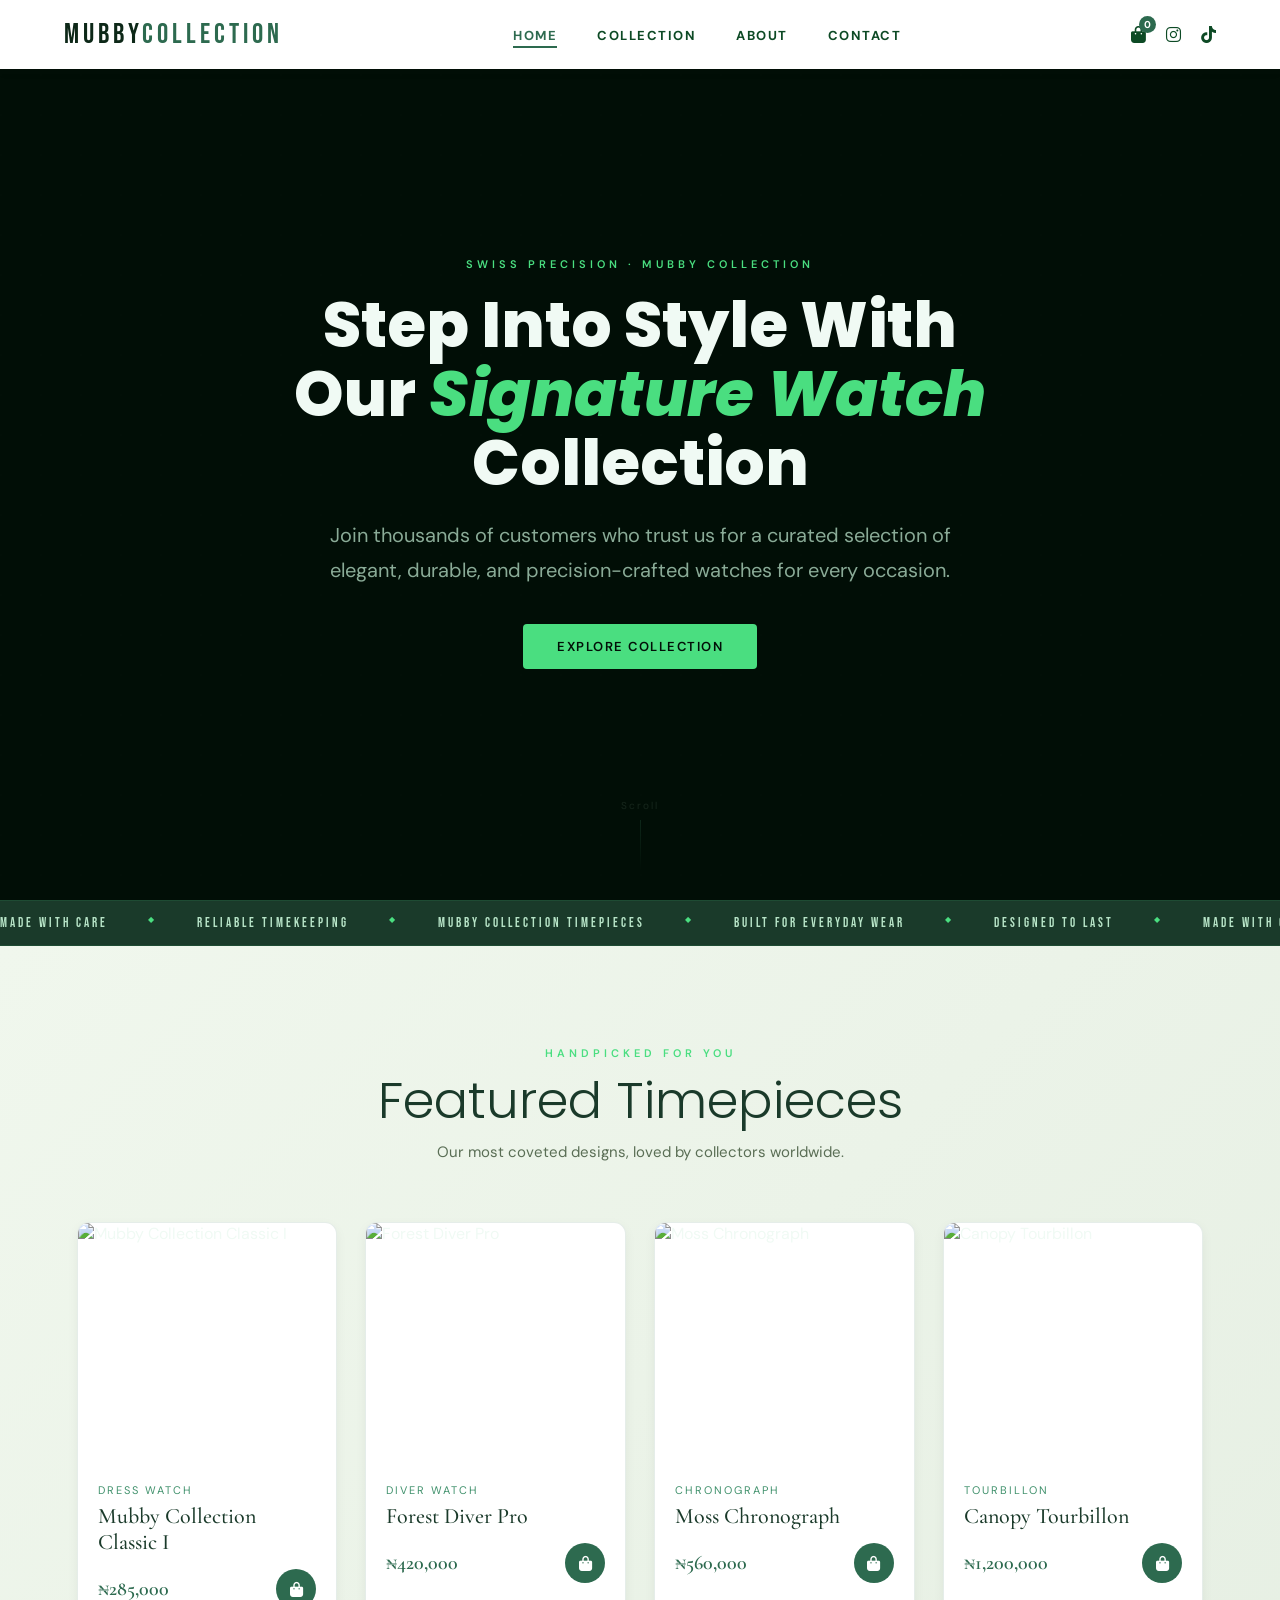
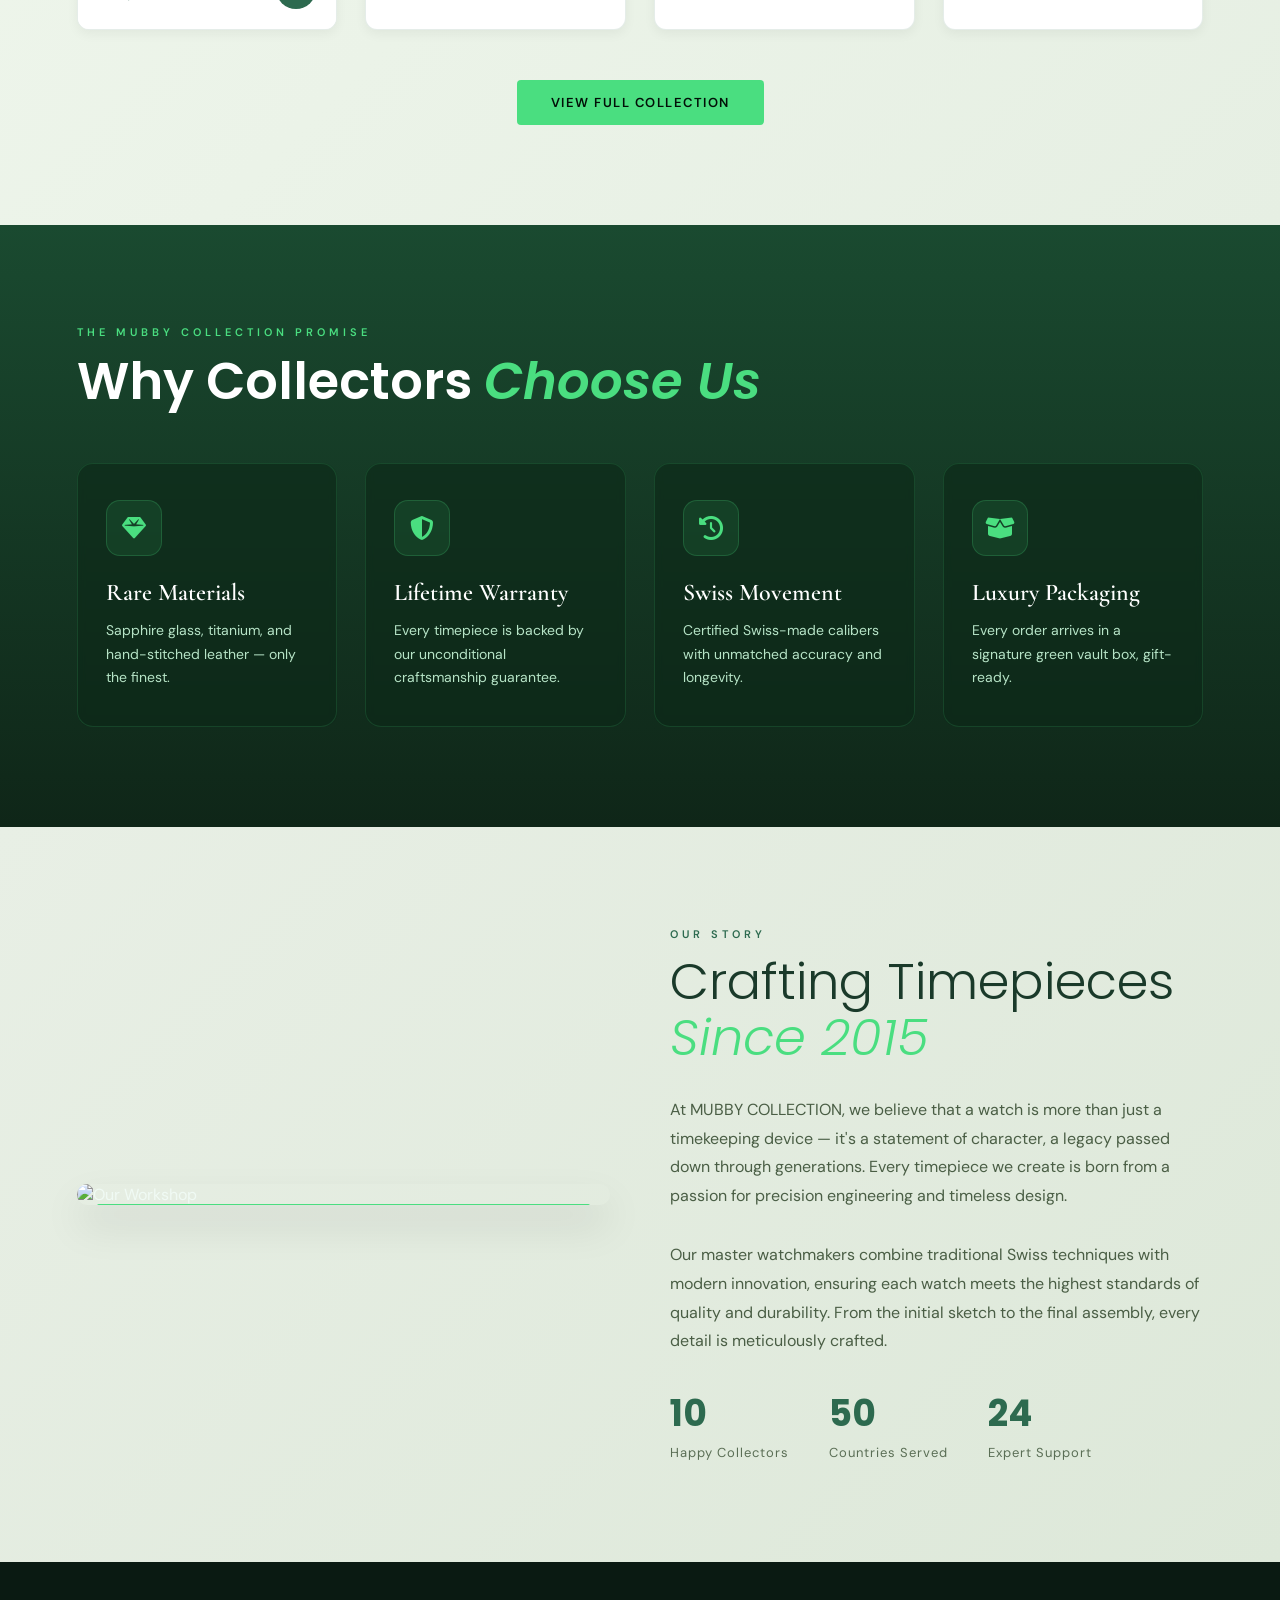
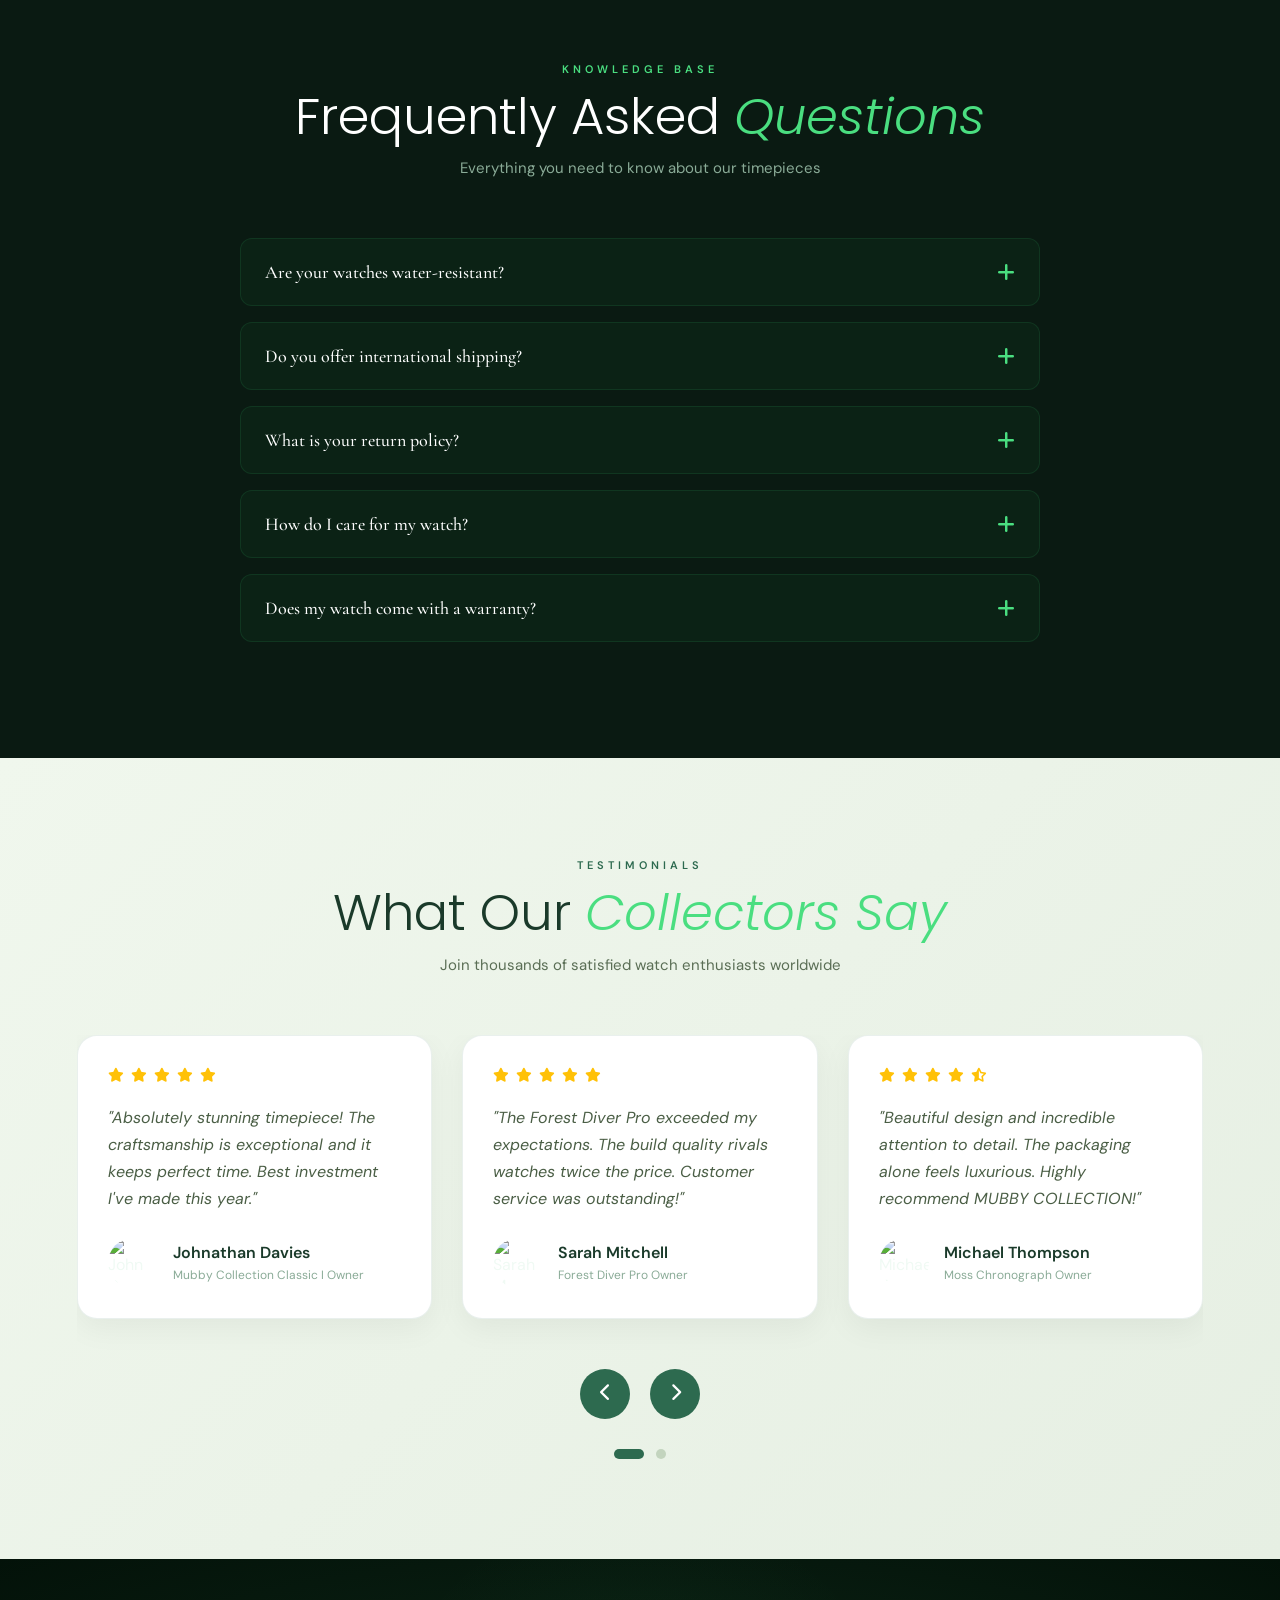
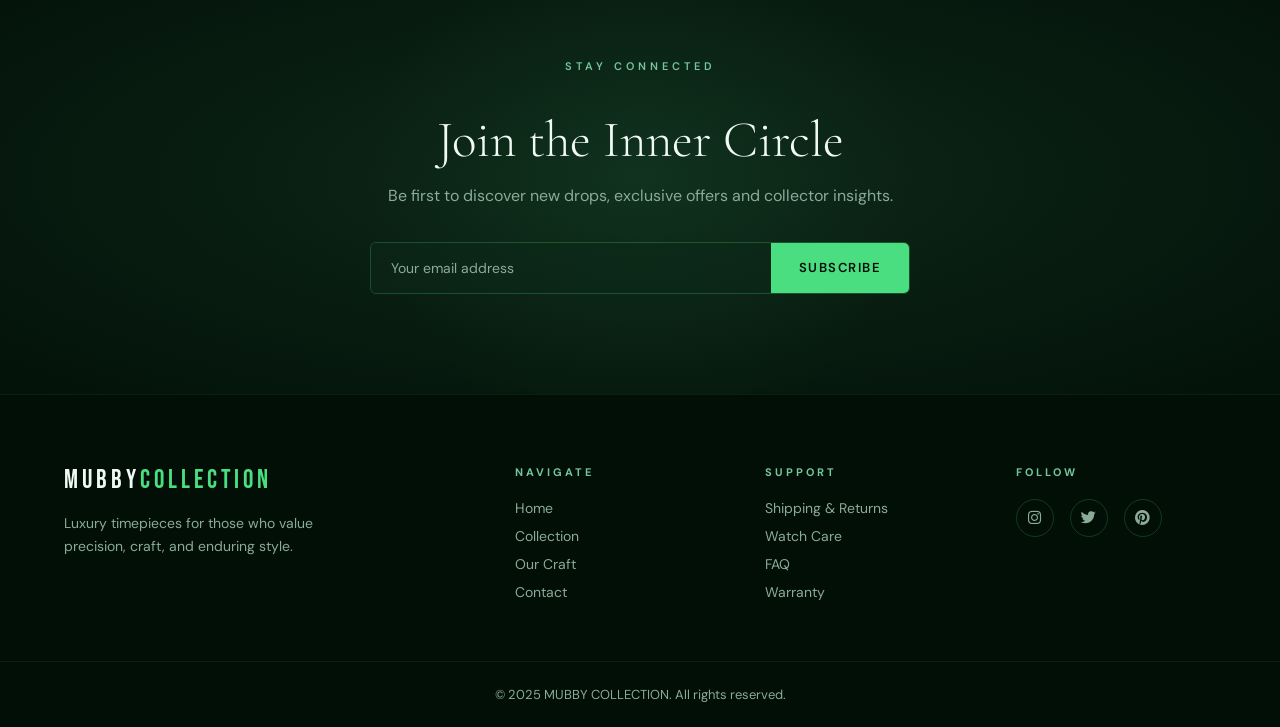
==== commit c4bca48a: "Your descriptive message" ====
--- a/index.html
+++ b/index.html
@@ -730,34 +730,46 @@
       initStatsAnimation();
     });
 
-    // Mobile menu toggle with better handling
+    // Improved Mobile Menu functionality with icon toggle
     const menuToggle = document.getElementById("menuToggle");
     const mobileMenu = document.getElementById("mobileMenu");
 
     if (menuToggle && mobileMenu) {
+      // Get the icon element properly
+      let toggleIcon = menuToggle;
+      if (menuToggle.tagName === "I") {
+        toggleIcon = menuToggle;
+      } else if (menuToggle.querySelector("i")) {
+        toggleIcon = menuToggle.querySelector("i");
+      }
+
       menuToggle.addEventListener("click", (e) => {
         e.stopPropagation();
         mobileMenu.classList.toggle("open");
 
-        // Change icon between bars and times
-        const icon = menuToggle.querySelector("i") || menuToggle;
+        // Toggle between bars and times icons
         if (mobileMenu.classList.contains("open")) {
-          icon.classList.remove("fa-bars");
-          icon.classList.add("fa-times");
+          if (toggleIcon) {
+            toggleIcon.classList.remove("fa-bars");
+            toggleIcon.classList.add("fa-times");
+          }
         } else {
-          icon.classList.remove("fa-times");
-          icon.classList.add("fa-bars");
+          if (toggleIcon) {
+            toggleIcon.classList.remove("fa-times");
+            toggleIcon.classList.add("fa-bars");
+          }
         }
       });
 
-      // Close mobile menu when clicking a link
+      // Close menu when clicking a link
       const mobileLinks = mobileMenu.querySelectorAll("a");
       mobileLinks.forEach((link) => {
         link.addEventListener("click", () => {
           mobileMenu.classList.remove("open");
-          const icon = menuToggle.querySelector("i") || menuToggle;
-          icon.classList.remove("fa-times");
-          icon.classList.add("fa-bars");
+          if (toggleIcon) {
+            toggleIcon.classList.remove("fa-times");
+            toggleIcon.classList.add("fa-bars");
+          }
         });
       });
     }
@@ -767,9 +779,10 @@
       if (mobileMenu && mobileMenu.classList.contains("open")) {
         if (!mobileMenu.contains(e.target) && !menuToggle.contains(e.target)) {
           mobileMenu.classList.remove("open");
-          const icon = menuToggle.querySelector("i") || menuToggle;
-          icon.classList.remove("fa-times");
-          icon.classList.add("fa-bars");
+          if (toggleIcon) {
+            toggleIcon.classList.remove("fa-times");
+            toggleIcon.classList.add("fa-bars");
+          }
         }
       }
     });
--- a/mubby.css
+++ b/mubby.css
@@ -59,25 +59,30 @@
     box-shadow 0.4s;
   box-shadow: 0 1px 12px rgba(0, 0, 0, 0.06);
 }
+
 .navbar.scrolled {
   backdrop-filter: blur(14px);
   border-bottom: 1px solid rgba(74, 222, 128, 0.12);
   box-shadow: 0 4px 24px rgba(0, 0, 0, 0.25);
 }
-/* When scrolled, flip link colors to light */
+
 .navbar.scrolled .nav-links a {
   color: var(--g-100);
 }
+
 .navbar.scrolled .nav-links a:hover,
 .navbar.scrolled .nav-links a.active {
   color: var(--accent);
 }
+
 .navbar.scrolled .nav-icons {
   color: var(--g-100);
 }
+
 .navbar.scrolled .cart-icon a {
   color: var(--g-100);
 }
+
 .navbar.scrolled .logo {
   color: var(--white);
 }
@@ -89,6 +94,7 @@
   align-items: center;
   justify-content: space-between;
 }
+
 .logo {
   font-family: var(--font-wide);
   font-size: 28px;
@@ -96,9 +102,11 @@
   color: var(--g-700);
   transition: color 0.4s;
 }
+
 .logo span {
   color: var(--g-500);
 }
+
 .navbar.scrolled .logo span {
   color: var(--accent);
 }
@@ -108,16 +116,18 @@
   display: flex;
   gap: 40px;
 }
+
 .nav-links a {
   text-decoration: none;
-  color: #0d4a25; /* dark green */
+  color: #0d4a25;
   font-size: 13px;
-  font-weight: 700; /* bolder */
+  font-weight: 700;
   letter-spacing: 1.5px;
   text-transform: uppercase;
   transition: color 0.25s;
   position: relative;
 }
+
 .nav-links a::after {
   content: "";
   position: absolute;
@@ -128,10 +138,12 @@
   background: var(--g-500);
   transition: width 0.3s;
 }
+
 .nav-links a:hover,
 .nav-links a.active {
   color: var(--g-500);
 }
+
 .nav-links a:hover::after,
 .nav-links a.active::after {
   width: 100%;
@@ -145,24 +157,30 @@
   color: #0d4a25;
   transition: color 0.4s;
 }
+
 .nav-icons i {
   cursor: pointer;
   transition: color 0.25s;
 }
+
 .nav-icons i:hover {
   color: var(--g-500);
 }
+
 .cart-icon {
   position: relative;
 }
+
 .cart-icon a {
   color: #0d4a25;
   text-decoration: none;
   transition: color 0.4s;
 }
+
 .cart-icon a:hover {
   color: var(--g-500);
 }
+
 .cart-count {
   position: absolute;
   top: -8px;
@@ -175,7 +193,6 @@
   border-radius: 50%;
 }
 
-/* Menu toggle — hidden on desktop, shown on mobile only */
 .menu-toggle,
 .nav-icons .menu-toggle,
 .nav-icons i.menu-toggle,
@@ -190,9 +207,11 @@
   padding: 20px 5%;
   border-top: 1px solid rgba(74, 222, 128, 0.1);
 }
+
 .mobile-menu.open {
   display: flex;
 }
+
 .mobile-menu a {
   text-decoration: none;
   color: var(--g-100);
@@ -204,6 +223,7 @@
   border-bottom: 1px solid rgba(255, 255, 255, 0.05);
   transition: color 0.2s;
 }
+
 .mobile-menu a:hover {
   color: var(--accent);
 }
@@ -219,7 +239,6 @@
   text-align: center;
   padding: 60px 6%;
   overflow: hidden;
-  /* background: url("bg.jpg") center/cover no-repeat; */
   background: url("https://images.unsplash.com/photo-1523170335258-f5ed11844a49?auto=format&fit=crop&w=1600&q=80")
     center/cover no-repeat;
 }
@@ -231,6 +250,7 @@
   background: rgba(2, 15, 7, 0.85);
   z-index: 1;
 }
+
 .hero::after {
   content: "";
   position: absolute;
@@ -241,6 +261,7 @@
   transform: scale(1.05);
   z-index: 0;
 }
+
 .hero-bg-pattern {
   position: absolute;
   inset: 0;
@@ -253,85 +274,6 @@
   pointer-events: none;
 }
 
-/* Watch stage */
-.watch-stage {
-  position: absolute;
-  inset: 0;
-  display: flex;
-  align-items: center;
-  justify-content: center;
-  z-index: 1;
-  opacity: 0.25; /* makes it feel like a background */
-  pointer-events: none;
-}
-.watch-glow {
-  position: absolute;
-  width: 300px;
-  height: 300px;
-  background: radial-gradient(
-    circle,
-    rgba(74, 222, 128, 0.18) 0%,
-    transparent 70%
-  );
-  border-radius: 50%;
-  animation: glowPulse 3s ease-in-out infinite;
-}
-@keyframes glowPulse {
-  0%,
-  100% {
-    opacity: 0.6;
-    transform: scale(1);
-  }
-  50% {
-    opacity: 1;
-    transform: scale(1.12);
-  }
-}
-.watch-slide {
-  width: 420px;
-  max-width: 90%;
-  opacity: 0;
-  transform: scale(0.9);
-}
-
-.watch-slide.active {
-  opacity: 1;
-  transform: scale(1);
-}
-@keyframes watchFloat {
-  0%,
-  100% {
-    transform: translateY(0) scale(1);
-  }
-  50% {
-    transform: translateY(-12px) scale(1);
-  }
-}
-.watch-svg {
-  width: 100%;
-  height: auto;
-}
-.watch-dots {
-  position: absolute;
-  bottom: -12px;
-  display: flex;
-  gap: 10px;
-}
-.dot {
-  width: 8px;
-  height: 8px;
-  border-radius: 50%;
-  background: var(--g-500);
-  cursor: pointer;
-  transition:
-    background 0.3s,
-    transform 0.3s;
-}
-.dot.active {
-  background: var(--accent);
-  transform: scale(1.3);
-}
-
 .hero-content {
   position: relative;
   z-index: 2;
@@ -339,8 +281,6 @@
   max-width: 700px;
 }
 
-/* Hero text */
-
 .hero-tag {
   font-size: 11px;
   letter-spacing: 4px;
@@ -350,53 +290,40 @@
   display: block;
   animation: fadeUp 0.8s ease both;
 }
+
 .hero-title {
   font-family: "Poppins", sans-serif;
-
   font-size: 63px;
   font-weight: 800;
   line-height: 1.1;
   margin-bottom: 20px;
   text-transform: capitalize;
 }
-.hero-title .line1 {
-  display: block;
-  color: var(--white);
-  animation: fadeUp 0.9s 0.1s ease both;
-}
+
 .hero-title .line2 {
   color: var(--accent);
   font-style: italic;
   animation: fadeUp 0.9s 0.2s ease both;
 }
+
 .hero-sub {
   margin: 0 auto 36px;
-  text-align: center;
-
   text-align: center;
   color: var(--gray);
   font-size: 20px;
   line-height: 1.75;
-
   animation: fadeUp 0.9s 0.3s ease both;
 }
+
 .hero-buttons {
   display: flex;
   gap: 16px;
   flex-wrap: wrap;
   margin-bottom: 48px;
   animation: fadeUp 0.9s 0.4s ease both;
-}
-
-.hero-buttons,
-.hero-stats {
   justify-content: center;
 }
 
-.watch-stage {
-  filter: blur(0.3px) drop-shadow(0 40px 100px rgba(74, 222, 128, 0.3));
-}
-/* Buttons */
 .btn {
   padding: 14px 34px;
   font-size: 13px;
@@ -410,57 +337,30 @@
   cursor: pointer;
   border: none;
 }
+
 .btn.primary {
   background: var(--accent);
   color: var(--g-900);
 }
+
 .btn.primary:hover {
   background: var(--g-300);
   transform: translateY(-2px);
   box-shadow: 0 8px 28px rgba(74, 222, 128, 0.3);
 }
+
 .btn.outline {
   background: transparent;
   color: var(--white);
   border: 1px solid rgba(255, 255, 255, 0.3);
 }
+
 .btn.outline:hover {
   border-color: var(--accent);
   color: var(--accent);
   transform: translateY(-2px);
 }
 
-/* Hero stats */
-.hero-stats {
-  display: flex;
-  align-items: center;
-  gap: 24px;
-  animation: fadeUp 0.9s 0.5s ease both;
-}
-.stat {
-  display: flex;
-  flex-direction: column;
-  gap: 2px;
-}
-.stat-num {
-  font-family: var(--font-display);
-  font-size: 28px;
-  font-weight: 600;
-  color: var(--accent);
-  line-height: 1;
-}
-.stat-label {
-  font-size: 11px;
-  color: var(--gray);
-  letter-spacing: 1px;
-}
-.stat-divider {
-  width: 1px;
-  height: 36px;
-  background: rgba(255, 255, 255, 0.12);
-}
-
-/* Scroll hint */
 .scroll-hint {
   position: absolute;
   bottom: 30px;
@@ -474,12 +374,14 @@
   font-size: 10px;
   letter-spacing: 2px;
 }
+
 .scroll-line {
   width: 1px;
   height: 50px;
   background: linear-gradient(to bottom, var(--g-300), transparent);
   animation: scrollPulse 2s ease-in-out infinite;
 }
+
 @keyframes scrollPulse {
   0% {
     transform: scaleY(0);
@@ -499,11 +401,6 @@
 }
 
 /* ─── MARQUEE STRIP ───────────────────────── */
-
-.marquee-track {
-  font-family: "Poppins", sans-serif;
-  font-weight: 500;
-}
 .marquee-strip {
   background: var(--g-600);
   padding: 14px 0;
@@ -511,6 +408,7 @@
   border-top: 1px solid rgba(74, 222, 128, 0.1);
   border-bottom: 1px solid rgba(74, 222, 128, 0.1);
 }
+
 .marquee-track {
   display: flex;
   gap: 40px;
@@ -521,13 +419,16 @@
   letter-spacing: 3px;
   color: var(--g-100);
 }
+
 .marquee-track span {
   flex-shrink: 0;
 }
+
 .dot-sep {
   color: var(--accent);
   font-size: 8px;
 }
+
 @keyframes marquee {
   from {
     transform: translateX(0);
@@ -588,13 +489,12 @@
 
 .products-grid {
   display: grid;
-  grid-template-columns: repeat(auto-fit, minmax(250px, 1fr));
+  grid-template-columns: repeat(auto-fit, minmax(260px, 1fr));
   gap: 28px;
   max-width: 1200px;
   margin: auto;
 }
 
-/* Product card */
 .product-card {
   background: #ffffff;
   border-radius: 12px;
@@ -724,9 +624,8 @@
   text-align: center;
   margin-top: 50px;
 }
+
 /* ─── WHY US ──────────────────────────────── */
-/* ─── WHY US ──────────────────────────────── */
-
 .why-us {
   padding: 100px 6%;
   background: linear-gradient(180deg, #1a4a30 0%, #0f2618 100%);
@@ -823,6 +722,309 @@
   color: #b7e4c7;
   font-size: 14px;
   line-height: 1.7;
+}
+
+/* ─── ABOUT US SECTION ──────────────────────────────── */
+.about-us {
+  padding: 100px 6%;
+  background: linear-gradient(135deg, #e8efe5 0%, #dde8d9 100%);
+  position: relative;
+}
+
+.about-container {
+  max-width: 1200px;
+  margin: 0 auto;
+  display: grid;
+  grid-template-columns: 1fr 1fr;
+  gap: 60px;
+  align-items: center;
+}
+
+.about-image {
+  position: relative;
+  border-radius: 20px;
+  overflow: hidden;
+  box-shadow: 0 20px 40px rgba(0, 0, 0, 0.1);
+}
+
+.about-image img {
+  width: 100%;
+  height: 100%;
+  object-fit: cover;
+  display: block;
+}
+
+.about-image::before {
+  content: "";
+  position: absolute;
+  top: 20px;
+  left: 20px;
+  right: 20px;
+  bottom: 20px;
+  border: 2px solid var(--accent);
+  border-radius: 16px;
+  pointer-events: none;
+}
+
+.about-content .section-header {
+  text-align: left;
+  margin-bottom: 30px;
+}
+
+.about-content .section-header h2 {
+  color: #1a3a2a;
+}
+
+.about-content .section-header .section-eyebrow {
+  color: #2d6a4f;
+}
+
+.about-text {
+  color: #4a5e45;
+  line-height: 1.8;
+  margin-bottom: 30px;
+  font-size: 16px;
+}
+
+.about-stats {
+  display: flex;
+  gap: 40px;
+  margin-top: 30px;
+}
+
+.stat-item {
+  text-align: left;
+}
+
+.stat-number {
+  font-family: "Poppins", sans-serif;
+  font-size: 36px;
+  font-weight: 700;
+  color: #2d6a4f;
+  display: block;
+}
+
+.stat-label {
+  font-size: 13px;
+  color: #5a6e55;
+  letter-spacing: 1px;
+}
+
+/* ─── FAQ SECTION ──────────────────────────────── */
+.faq-section {
+  padding: 100px 6%;
+  background: #0a1a12;
+  position: relative;
+}
+
+.faq-section .section-header h2 {
+  color: #ffffff;
+}
+
+.faq-section .section-header .section-eyebrow {
+  color: var(--accent);
+}
+
+.faq-section .section-sub {
+  color: #8aab97;
+}
+
+.faq-container {
+  max-width: 800px;
+  margin: 60px auto 0;
+}
+
+.faq-item {
+  background: rgba(13, 40, 24, 0.6);
+  border: 1px solid rgba(74, 222, 128, 0.1);
+  border-radius: 12px;
+  margin-bottom: 16px;
+  overflow: hidden;
+  transition: all 0.3s ease;
+}
+
+.faq-item.active {
+  border-color: var(--accent);
+  background: rgba(13, 40, 24, 0.8);
+}
+
+.faq-question {
+  padding: 20px 24px;
+  display: flex;
+  justify-content: space-between;
+  align-items: center;
+  cursor: pointer;
+  user-select: none;
+}
+
+.faq-question h3 {
+  font-family: var(--font-display);
+  font-size: 18px;
+  font-weight: 500;
+  color: #ffffff;
+  margin: 0;
+}
+
+.faq-icon {
+  font-size: 20px;
+  color: var(--accent);
+  transition: transform 0.3s ease;
+}
+
+.faq-item.active .faq-icon i {
+  transform: rotate(45deg);
+}
+
+.faq-answer {
+  max-height: 0;
+  padding: 0 24px;
+  overflow: hidden;
+  transition:
+    max-height 0.3s ease,
+    padding 0.3s ease;
+}
+
+.faq-item.active .faq-answer {
+  max-height: 200px;
+  padding: 0 24px 20px 24px;
+}
+
+.faq-answer p {
+  color: #b7e4c7;
+  line-height: 1.7;
+  margin: 0;
+}
+
+/* ─── REVIEW SECTION CAROUSEL ──────────────────────────────── */
+.reviews-section {
+  padding: 100px 6%;
+  background: linear-gradient(135deg, #f0f7ed 0%, #e6efe3 100%);
+  position: relative;
+}
+
+.reviews-section .section-header h2 {
+  color: #1a3a2a;
+}
+
+.reviews-section .section-header .section-eyebrow {
+  color: #2d6a4f;
+}
+
+.reviews-container {
+  max-width: 1200px;
+  margin: 0 auto;
+  position: relative;
+  overflow: hidden;
+}
+
+.reviews-carousel {
+  display: flex;
+  transition: transform 0.5s ease;
+  gap: 30px;
+}
+
+.review-card {
+  flex: 0 0 calc(33.333% - 20px);
+  background: #ffffff;
+  border-radius: 20px;
+  padding: 30px;
+  box-shadow: 0 10px 30px rgba(0, 0, 0, 0.05);
+  border: 1px solid rgba(45, 106, 79, 0.1);
+  transition: transform 0.3s ease;
+}
+
+.review-card:hover {
+  transform: translateY(-5px);
+  box-shadow: 0 20px 40px rgba(0, 0, 0, 0.1);
+}
+
+.review-stars {
+  color: #ffc107;
+  margin-bottom: 20px;
+  font-size: 14px;
+}
+
+.review-stars i {
+  margin-right: 3px;
+}
+
+.review-text {
+  color: #4a5e45;
+  line-height: 1.7;
+  margin-bottom: 25px;
+  font-style: italic;
+  min-height: 100px;
+}
+
+.review-author {
+  display: flex;
+  align-items: center;
+  gap: 15px;
+}
+
+.review-author img {
+  width: 50px;
+  height: 50px;
+  border-radius: 50%;
+  object-fit: cover;
+}
+
+.review-author h4 {
+  font-size: 16px;
+  font-weight: 600;
+  color: #1a3a2a;
+  margin-bottom: 4px;
+}
+
+.review-author p {
+  font-size: 12px;
+  color: #8aab97;
+}
+
+.carousel-controls {
+  display: flex;
+  justify-content: center;
+  gap: 20px;
+  margin-top: 50px;
+}
+
+.carousel-btn {
+  width: 50px;
+  height: 50px;
+  border-radius: 50%;
+  background: #2d6a4f;
+  border: none;
+  color: white;
+  font-size: 18px;
+  cursor: pointer;
+  transition: all 0.3s ease;
+}
+
+.carousel-btn:hover {
+  background: var(--accent);
+  transform: scale(1.1);
+}
+
+.carousel-dots {
+  display: flex;
+  justify-content: center;
+  gap: 12px;
+  margin-top: 30px;
+}
+
+.carousel-dot {
+  width: 10px;
+  height: 10px;
+  border-radius: 50%;
+  background: #c3d4be;
+  cursor: pointer;
+  transition: all 0.3s ease;
+}
+
+.carousel-dot.active {
+  width: 30px;
+  border-radius: 5px;
+  background: #2d6a4f;
 }
 
 /* ─── NEWSLETTER ──────────────────────────── */
@@ -837,6 +1039,7 @@
   position: relative;
   overflow: hidden;
 }
+
 .newsletter::before {
   content: "";
   position: absolute;
@@ -852,21 +1055,25 @@
   );
   pointer-events: none;
 }
+
 .newsletter-inner {
   position: relative;
   max-width: 540px;
   margin: auto;
 }
+
 .newsletter h2 {
   font-family: var(--font-display);
   font-size: clamp(34px, 4vw, 52px);
   font-weight: 300;
   margin-bottom: 14px;
 }
+
 .newsletter p {
   color: var(--gray);
   margin-bottom: 36px;
 }
+
 .newsletter-box {
   display: flex;
   gap: 0;
@@ -874,6 +1081,7 @@
   border-radius: 6px;
   overflow: hidden;
 }
+
 .newsletter-box input {
   flex: 1;
   padding: 16px 20px;
@@ -884,9 +1092,11 @@
   font-family: var(--font-body);
   font-size: 14px;
 }
+
 .newsletter-box input::placeholder {
   color: var(--gray);
 }
+
 .newsletter-box button {
   padding: 16px 28px;
   background: var(--accent);
@@ -900,6 +1110,7 @@
   color: var(--g-900);
   transition: background 0.25s;
 }
+
 .newsletter-box button:hover {
   background: var(--g-300);
 }
@@ -910,6 +1121,7 @@
   border-top: 1px solid rgba(74, 222, 128, 0.08);
   padding-top: 70px;
 }
+
 .footer-container {
   width: 90%;
   margin: auto;
@@ -918,6 +1130,7 @@
   gap: 50px;
   padding-bottom: 50px;
 }
+
 .footer-logo {
   font-family: var(--font-wide);
   font-size: 26px;
@@ -925,15 +1138,18 @@
   color: var(--white);
   margin-bottom: 16px;
 }
+
 .footer-logo span {
   color: var(--accent);
 }
+
 .brand-col p {
   color: var(--gray);
   font-size: 14px;
   line-height: 1.7;
   max-width: 260px;
 }
+
 .footer-col h4 {
   font-size: 11px;
   letter-spacing: 3px;
@@ -941,6 +1157,7 @@
   color: var(--g-200);
   margin-bottom: 20px;
 }
+
 .footer-col a {
   display: block;
   color: var(--gray);
@@ -949,14 +1166,17 @@
   margin-bottom: 10px;
   transition: color 0.25s;
 }
+
 .footer-col a:hover {
   color: var(--accent);
 }
+
 .footer-icons {
   display: flex;
   gap: 16px;
   margin-top: 4px;
 }
+
 .footer-icons i {
   width: 38px;
   height: 38px;
@@ -970,10 +1190,12 @@
   cursor: pointer;
   transition: all 0.25s;
 }
+
 .footer-icons i:hover {
   color: var(--accent);
   border-color: var(--accent);
 }
+
 .footer-bottom {
   border-top: 1px solid rgba(255, 255, 255, 0.05);
   text-align: center;
@@ -982,7 +1204,7 @@
   font-size: 13px;
 }
 
-/* ─── SHOP HERO BANNER ────────────────────── */
+/* ─── SHOP PAGE ───────────────────────────── */
 .shop-hero-banner {
   background: linear-gradient(135deg, var(--g-800) 0%, var(--g-700) 100%);
   padding: 70px 6% 50px;
@@ -990,6 +1212,7 @@
   position: relative;
   overflow: hidden;
 }
+
 .shop-hero-banner::after {
   content: "COLLECTION";
   position: absolute;
@@ -1003,6 +1226,7 @@
   pointer-events: none;
   white-space: nowrap;
 }
+
 .shop-hero-inner h1 {
   font-family: var(--font-display);
   font-size: clamp(44px, 6vw, 72px);
@@ -1010,7 +1234,6 @@
   color: var(--white);
 }
 
-/* ─── SHOP PAGE ───────────────────────────── */
 .shop-page {
   display: flex;
   gap: 32px;
@@ -1018,6 +1241,7 @@
   min-height: 100vh;
   background: var(--g-900);
 }
+
 .shop-sidebar {
   width: 220px;
   flex-shrink: 0;
@@ -1029,6 +1253,7 @@
   position: sticky;
   top: 90px;
 }
+
 .shop-sidebar h3 {
   font-family: var(--font-display);
   font-size: 20px;
@@ -1037,6 +1262,7 @@
   padding-bottom: 12px;
   border-bottom: 1px solid rgba(74, 222, 128, 0.15);
 }
+
 .category-btn {
   width: 100%;
   padding: 10px 14px;
@@ -1052,15 +1278,18 @@
   text-align: left;
   font-family: var(--font-body);
 }
+
 .category-btn:hover,
 .category-btn.active {
   background: var(--accent);
   color: var(--g-900);
   border-color: var(--accent);
 }
+
 .products-gridss {
   flex: 1;
 }
+
 #category-title h1 {
   font-family: var(--font-display);
   font-size: 36px;
@@ -1068,6 +1297,7 @@
   color: var(--white);
   margin-bottom: 30px;
 }
+
 #each-category {
   display: grid;
   grid-template-columns: repeat(auto-fit, minmax(240px, 1fr));
@@ -1084,6 +1314,7 @@
   border-radius: 14px;
   border: 1px solid rgba(74, 222, 128, 0.1);
 }
+
 .cart-container h2 {
   font-family: var(--font-display);
   font-size: 36px;
@@ -1091,6 +1322,7 @@
   color: var(--accent);
   margin-bottom: 30px;
 }
+
 .cart-item {
   display: flex;
   align-items: center;
@@ -1099,24 +1331,29 @@
   padding: 22px 0;
   border-bottom: 1px solid rgba(255, 255, 255, 0.06);
 }
+
 .cart-item img {
   border-radius: 8px;
   object-fit: cover;
 }
+
 .cart-item > div {
   flex: 1;
 }
+
 .cart-item h5 {
   font-size: 18px;
   margin-bottom: 10px;
   color: var(--white);
 }
+
 .qty-controls {
   display: flex;
   align-items: center;
   gap: 10px;
   margin-bottom: 8px;
 }
+
 .qty-controls button {
   width: 30px;
   height: 30px;
@@ -1128,19 +1365,23 @@
   cursor: pointer;
   transition: 0.2s;
 }
+
 .qty-controls button:hover {
   background: var(--g-300);
 }
+
 .qty-controls span {
   font-weight: 600;
   min-width: 20px;
   text-align: center;
   color: var(--white);
 }
+
 .cart-item strong {
   color: var(--accent);
   font-size: 16px;
 }
+
 .cart-item button:last-child {
   border: none;
   background: #c0392b;
@@ -1150,14 +1391,17 @@
   cursor: pointer;
   transition: 0.2s;
 }
+
 .cart-item button:last-child:hover {
   background: #a93226;
 }
+
 #cartTotal {
   color: var(--accent);
   font-size: 24px;
   font-weight: 700;
 }
+
 .cart-container h3 {
   text-align: right;
   margin-top: 28px;
@@ -1180,6 +1424,7 @@
   justify-content: center;
   align-items: center;
 }
+
 .modal-content {
   background: var(--g-700);
   width: 85%;
@@ -1190,6 +1435,7 @@
   box-shadow: 0 30px 80px rgba(0, 0, 0, 0.7);
   border: 1px solid rgba(74, 222, 128, 0.15);
 }
+
 .close-btn {
   position: absolute;
   top: 20px;
@@ -1199,9 +1445,11 @@
   color: var(--gray);
   transition: color 0.2s;
 }
+
 .close-btn:hover {
   color: var(--accent);
 }
+
 .modal-left {
   flex: 1;
   padding: 24px;
@@ -1210,10 +1458,12 @@
   align-items: center;
   background: var(--g-800);
 }
+
 .modal-left img {
   max-width: 100%;
   border-radius: 10px;
 }
+
 .modal-right {
   flex: 1;
   padding: 30px;
@@ -1221,28 +1471,33 @@
   flex-direction: column;
   gap: 16px;
 }
+
 .modal-right h2 {
   font-family: var(--font-display);
   font-size: 28px;
   font-weight: 400;
   color: var(--white);
 }
+
 .modal-right p {
   font-size: 15px;
   color: var(--gray);
   line-height: 1.7;
 }
+
 .modal-price {
   font-family: var(--font-display);
   font-size: 26px;
   font-weight: 600;
   color: var(--accent);
 }
+
 .quantity-selector {
   display: flex;
   align-items: center;
   gap: 12px;
 }
+
 .quantity-selector button {
   width: 36px;
   height: 36px;
@@ -1255,9 +1510,11 @@
   border-radius: 6px;
   transition: 0.2s;
 }
+
 .quantity-selector button:hover {
   background: var(--g-300);
 }
+
 .quantity-selector input {
   width: 52px;
   text-align: center;
@@ -1268,6 +1525,7 @@
   border-radius: 5px;
   padding: 6px;
 }
+
 .add-cart-btn {
   padding: 14px 24px;
   background: var(--accent);
@@ -1281,6 +1539,7 @@
   transition: 0.25s;
   text-transform: uppercase;
 }
+
 .add-cart-btn:hover {
   background: var(--g-300);
   transform: translateY(-2px);
@@ -1298,380 +1557,16 @@
   }
 }
 
-/* ─── RESPONSIVE ──────────────────────────── */
+/* ============================================
+   COMPLETE RESPONSIVE DESIGN
+   ============================================ */
+
+/* Tablet (768px - 1024px) */
 @media (max-width: 1024px) {
   .footer-container {
     grid-template-columns: 1fr 1fr;
   }
-}
-
-@media (max-width: 860px) {
-  .hero {
-    grid-template-columns: 1fr;
-    padding: 40px 5% 60px;
-    text-align: center;
-  }
-  .hero-content {
-    padding-left: 0;
-    order: 2;
-  }
-  .watch-stage {
-    order: 1;
-    height: 320px;
-    margin-bottom: 20px;
-  }
-  .watch-slide {
-    width: 160px;
-  }
-  .hero-sub {
-    margin: 0 auto 36px;
-  }
-  .hero-buttons,
-  .hero-stats {
-    justify-content: center;
-  }
-  .nav-links {
-    display: none;
-  }
-  .menu-toggle,
-  .nav-icons .menu-toggle,
-  .nav-icons i.menu-toggle,
-  .fa-bars.menu-toggle {
-    display: inline-block !important;
-    color: #0d4a25;
-  }
-  .navbar.scrolled .menu-toggle {
-    color: var(--g-100);
-  }
-  .shop-page {
-    flex-direction: column;
-  }
-  .shop-sidebar {
-    width: 100%;
-    position: static;
-  }
-  .modal-content {
-    flex-direction: column;
-  }
-}
-
-@media (max-width: 600px) {
-  .footer-container {
-    grid-template-columns: 1fr;
-  }
-  .newsletter-box {
-    flex-direction: column;
-  }
-  .newsletter-box button {
-    padding: 14px;
-  }
-}
-
-/* ─── ABOUT US SECTION ──────────────────────────────── */
-.about-us {
-  padding: 100px 6%;
-  background: linear-gradient(135deg, #e8efe5 0%, #dde8d9 100%);
-  position: relative;
-}
-
-.about-container {
-  max-width: 1200px;
-  margin: 0 auto;
-  display: grid;
-  grid-template-columns: 1fr 1fr;
-  gap: 60px;
-  align-items: center;
-}
-
-.about-image {
-  position: relative;
-  border-radius: 20px;
-  overflow: hidden;
-  box-shadow: 0 20px 40px rgba(0, 0, 0, 0.1);
-}
-
-.about-image img {
-  width: 100%;
-  height: 100%;
-  object-fit: cover;
-  display: block;
-}
-
-.about-image::before {
-  content: "";
-  position: absolute;
-  top: 20px;
-  left: 20px;
-  right: 20px;
-  bottom: 20px;
-  border: 2px solid var(--accent);
-  border-radius: 16px;
-  pointer-events: none;
-}
-
-.about-content .section-header {
-  text-align: left;
-  margin-bottom: 30px;
-}
-
-.about-content .section-header h2 {
-  color: #1a3a2a;
-}
-
-.about-content .section-header .section-eyebrow {
-  color: #2d6a4f;
-}
-
-.about-text {
-  color: #4a5e45;
-  line-height: 1.8;
-  margin-bottom: 30px;
-  font-size: 16px;
-}
-
-.about-stats {
-  display: flex;
-  gap: 40px;
-  margin-top: 30px;
-}
-
-.stat-item {
-  text-align: left;
-}
-
-.stat-number {
-  font-family: "Poppins", sans-serif;
-  font-size: 36px;
-  font-weight: 700;
-  color: #2d6a4f;
-  display: block;
-}
-
-.stat-label {
-  font-size: 13px;
-  color: #5a6e55;
-  letter-spacing: 1px;
-}
-
-/* ─── FAQ SECTION ──────────────────────────────── */
-.faq-section {
-  padding: 100px 6%;
-  background: #0a1a12;
-  position: relative;
-}
-
-.faq-section .section-header h2 {
-  color: #ffffff;
-}
-
-.faq-section .section-header .section-eyebrow {
-  color: var(--accent);
-}
-
-.faq-section .section-sub {
-  color: #8aab97;
-}
-
-.faq-container {
-  max-width: 800px;
-  margin: 60px auto 0;
-}
-
-.faq-item {
-  background: rgba(13, 40, 24, 0.6);
-  border: 1px solid rgba(74, 222, 128, 0.1);
-  border-radius: 12px;
-  margin-bottom: 16px;
-  overflow: hidden;
-  transition: all 0.3s ease;
-}
-
-.faq-item.active {
-  border-color: var(--accent);
-  background: rgba(13, 40, 24, 0.8);
-}
-
-.faq-question {
-  padding: 20px 24px;
-  display: flex;
-  justify-content: space-between;
-  align-items: center;
-  cursor: pointer;
-  user-select: none;
-}
-
-.faq-question h3 {
-  font-family: var(--font-display);
-  font-size: 18px;
-  font-weight: 500;
-  color: #ffffff;
-  margin: 0;
-}
-
-.faq-icon {
-  font-size: 20px;
-  color: var(--accent);
-  transition: transform 0.3s ease;
-}
-
-.faq-item.active .faq-icon i {
-  transform: rotate(45deg);
-}
-
-.faq-answer {
-  max-height: 0;
-  padding: 0 24px;
-  overflow: hidden;
-  transition:
-    max-height 0.3s ease,
-    padding 0.3s ease;
-}
-
-.faq-item.active .faq-answer {
-  max-height: 200px;
-  padding: 0 24px 20px 24px;
-}
-
-.faq-answer p {
-  color: #b7e4c7;
-  line-height: 1.7;
-  margin: 0;
-}
-
-/* ─── REVIEW SECTION CAROUSEL ──────────────────────────────── */
-.reviews-section {
-  padding: 100px 6%;
-  background: linear-gradient(135deg, #f0f7ed 0%, #e6efe3 100%);
-  position: relative;
-}
-
-.reviews-section .section-header h2 {
-  color: #1a3a2a;
-}
-
-.reviews-section .section-header .section-eyebrow {
-  color: #2d6a4f;
-}
-
-.reviews-container {
-  max-width: 1200px;
-  margin: 0 auto;
-  position: relative;
-  overflow: hidden;
-}
-
-.reviews-carousel {
-  display: flex;
-  transition: transform 0.5s ease;
-  gap: 30px;
-}
-
-.review-card {
-  flex: 0 0 calc(33.333% - 20px);
-  background: #ffffff;
-  border-radius: 20px;
-  padding: 30px;
-  box-shadow: 0 10px 30px rgba(0, 0, 0, 0.05);
-  border: 1px solid rgba(45, 106, 79, 0.1);
-  transition: transform 0.3s ease;
-}
-
-.review-card:hover {
-  transform: translateY(-5px);
-  box-shadow: 0 20px 40px rgba(0, 0, 0, 0.1);
-}
-
-.review-stars {
-  color: #ffc107;
-  margin-bottom: 20px;
-  font-size: 14px;
-}
-
-.review-stars i {
-  margin-right: 3px;
-}
-
-.review-text {
-  color: #4a5e45;
-  line-height: 1.7;
-  margin-bottom: 25px;
-  font-style: italic;
-  min-height: 100px;
-}
-
-.review-author {
-  display: flex;
-  align-items: center;
-  gap: 15px;
-}
-
-.review-author img {
-  width: 50px;
-  height: 50px;
-  border-radius: 50%;
-  object-fit: cover;
-}
-
-.review-author h4 {
-  font-size: 16px;
-  font-weight: 600;
-  color: #1a3a2a;
-  margin-bottom: 4px;
-}
-
-.review-author p {
-  font-size: 12px;
-  color: #8aab97;
-}
-
-.carousel-controls {
-  display: flex;
-  justify-content: center;
-  gap: 20px;
-  margin-top: 50px;
-}
-
-.carousel-btn {
-  width: 50px;
-  height: 50px;
-  border-radius: 50%;
-  background: #2d6a4f;
-  border: none;
-  color: white;
-  font-size: 18px;
-  cursor: pointer;
-  transition: all 0.3s ease;
-}
-
-.carousel-btn:hover {
-  background: var(--accent);
-  transform: scale(1.1);
-}
-
-.carousel-dots {
-  display: flex;
-  justify-content: center;
-  gap: 12px;
-  margin-top: 30px;
-}
-
-.carousel-dot {
-  width: 10px;
-  height: 10px;
-  border-radius: 50%;
-  background: #c3d4be;
-  cursor: pointer;
-  transition: all 0.3s ease;
-}
-
-.carousel-dot.active {
-  width: 30px;
-  border-radius: 5px;
-  background: #2d6a4f;
-}
-
-/* Responsive */
-@media (max-width: 968px) {
+
   .about-container {
     grid-template-columns: 1fr;
     gap: 40px;
@@ -1682,102 +1577,81 @@
   }
 }
 
-@media (max-width: 768px) {
-  .review-card {
-    flex: 0 0 100%;
-  }
-
-  .about-stats {
-    flex-direction: column;
-    gap: 20px;
-  }
-}
-
-/* ─── COMPLETE RESPONSIVE FIXES ──────────────────────────────── */
-
-/* Tablet Landscape (1024px - 1200px) */
-@media (max-width: 1200px) {
-  .hero-title {
-    font-size: 52px;
-  }
-
-  .products-grid {
-    gap: 20px;
-  }
-
-  .why-container {
-    gap: 20px;
-  }
-}
-
-/* Tablet Portrait (768px - 1024px) */
-@media (max-width: 1024px) {
-  .footer-container {
-    grid-template-columns: repeat(2, 1fr);
-    gap: 40px;
-  }
-
-  .hero-title {
-    font-size: 48px;
-  }
-
-  .hero-sub {
-    font-size: 18px;
-  }
-
-  .section-header h2 {
-    font-size: 40px;
-  }
-
-  .products-grid {
-    grid-template-columns: repeat(auto-fit, minmax(240px, 1fr));
-  }
-
-  .review-card {
-    flex: 0 0 calc(50% - 15px);
-  }
-
-  .about-container {
-    grid-template-columns: 1fr;
-    gap: 40px;
-  }
-
-  .about-image {
-    max-width: 500px;
-    margin: 0 auto;
-  }
-
-  .why-container {
-    grid-template-columns: repeat(2, 1fr);
-  }
-}
-
-/* Mobile Landscape (576px - 768px) */
+/* Mobile (up to 768px) */
 @media (max-width: 768px) {
   body {
-    padding-top: 65px;
-  }
-
+    padding-top: 70px;
+  }
+
+  /* Navbar */
   .navbar {
-    padding: 12px 0;
+    padding: 16px 0;
   }
 
   .logo {
-    font-size: 22px;
+    font-size: 20px;
+    letter-spacing: 2px;
+  }
+
+  .nav-links {
+    display: none;
+  }
+
+  .menu-toggle,
+  .nav-icons .menu-toggle,
+  .fa-bars.menu-toggle {
+    display: inline-block !important;
+    cursor: pointer;
+  }
+
+  .mobile-menu {
+    position: absolute;
+    top: 100%;
+    left: 0;
+    right: 0;
+    background: #0a1a12;
+    backdrop-filter: blur(10px);
+    z-index: 1000;
+    padding: 20px;
+    border-top: 1px solid rgba(74, 222, 128, 0.15);
+  }
+
+  .mobile-menu.open {
+    display: flex;
+  }
+
+  .mobile-menu a {
+    text-align: center;
+    padding: 14px 0;
+    font-size: 14px;
+  }
+
+  .navbar.scrolled .mobile-menu {
+    background: rgba(2, 15, 7, 0.95);
+  }
+
+  /* Hero Section - Full viewport height */
+  .hero {
+    min-height: calc(100vh - 70px);
+    padding: 40px 5%;
+    display: flex;
+    align-items: center;
+    justify-content: center;
+  }
+
+  .hero-tag {
+    font-size: 15px;
     letter-spacing: 3px;
-  }
-
-  .hero {
-    min-height: auto;
-    padding: 80px 5% 60px;
+    font-weight: 700;
   }
 
   .hero-title {
-    font-size: 36px;
+    font-size: 45px;
   }
 
   .hero-sub {
-    font-size: 16px;
+    font-size: 20px;
+    line-height: 1.5;
     margin-bottom: 28px;
   }
 
@@ -1785,61 +1659,150 @@
     display: none;
   }
 
-  .btn {
+  .hero-buttons .btn {
     padding: 12px 28px;
     font-size: 12px;
   }
 
-  .section-header {
-    margin-bottom: 40px;
-  }
-
-  .section-header h2 {
-    font-size: 32px;
-  }
-
-  .section-sub {
-    font-size: 14px;
-  }
-
+  .scroll-hint {
+    display: none;
+  }
+
+  /* All sections padding */
   .featured-products,
   .why-us,
   .about-us,
   .faq-section,
   .reviews-section,
   .newsletter {
-    padding: 60px 5%;
+    padding-left: 50px !important;
+    padding-right: 50px !important;
+  }
+
+  /* Section Headers */
+  .section-header {
+    margin-bottom: 40px;
+  }
+
+  .section-header h2 {
+    font-size: 30px;
+  }
+
+  .section-header.left-align {
+    text-align: center;
+  }
+
+  /* Featured Products */
+  .featured-products {
+    padding: 60px 20px;
   }
 
   .products-grid {
-    grid-template-columns: repeat(auto-fit, minmax(280px, 1fr));
-    gap: 20px;
+    grid-template-columns: 1fr;
+    gap: 24px;
+  }
+
+  .product-card img {
+    height: 220px;
+  }
+
+  .card-info h3 {
+    font-size: 18px;
+  }
+
+  /* Why Us */
+  .why-us {
+    padding: 60px 20px;
+  }
+
+  .why-us .section-header.left-align {
+    text-align: center;
+  }
+
+  .why-us h2 {
+    font-size: 30px;
+    text-align: center;
   }
 
   .why-container {
     grid-template-columns: 1fr;
-    gap: 16px;
   }
 
   .why-card {
-    padding: 28px 24px;
+    text-align: center;
+    padding: 28px 20px;
+  }
+
+  .why-icon {
+    margin: 0 auto 20px;
   }
 
   .why-card h3 {
     font-size: 20px;
+  }
+
+  /* About Us */
+  .about-us {
+    padding: 60px 20px;
+  }
+
+  .about-container {
+    grid-template-columns: 1fr;
+    gap: 35px;
+  }
+
+  .about-content .section-header {
+    text-align: center;
+  }
+
+  .about-text {
+    text-align: center;
+    font-size: 14px;
   }
 
   .about-stats {
     flex-direction: column;
     gap: 20px;
+    align-items: center;
   }
 
   .stat-item {
     text-align: center;
   }
 
+  .stat-number {
+    font-size: 32px;
+  }
+
+  /* FAQ */
+  .faq-section {
+    padding: 60px 20px;
+  }
+
+  .faq-section .section-header h2 {
+    font-size: 30px;
+  }
+
+  .faq-container {
+    margin: 35px auto 0;
+  }
+
+  .faq-question {
+    padding: 16px 18px;
+  }
+
+  .faq-question h3 {
+    font-size: 15px;
+  }
+
+  /* Reviews Carousel */
+  .reviews-section {
+    padding: 60px 20px;
+  }
+
   .review-card {
     flex: 0 0 100%;
+    padding: 24px;
   }
 
   .review-text {
@@ -1847,21 +1810,13 @@
   }
 
   .carousel-btn {
-    width: 40px;
-    height: 40px;
-    font-size: 14px;
-  }
-
-  .faq-question h3 {
-    font-size: 16px;
-  }
-
-  .faq-question {
-    padding: 16px 20px;
-  }
-
-  .faq-answer p {
-    font-size: 14px;
+    width: 42px;
+    height: 42px;
+  }
+
+  /* Newsletter */
+  .newsletter {
+    padding: 60px 20px;
   }
 
   .newsletter h2 {
@@ -1872,18 +1827,21 @@
     flex-direction: column;
   }
 
+  .newsletter-box input,
   .newsletter-box button {
-    padding: 14px;
-  }
-
+    width: 100%;
+  }
+
+  /* Footer */
   .footer {
-    padding-top: 50px;
+    padding: 50px 20px 0;
   }
 
   .footer-container {
     grid-template-columns: 1fr;
-    gap: 30px;
+    gap: 35px;
     text-align: center;
+    padding-bottom: 40px;
   }
 
   .brand-col p {
@@ -1894,284 +1852,67 @@
     justify-content: center;
   }
 
-  .footer-col h4 {
-    margin-bottom: 15px;
-  }
-
-  .cart-container {
-    padding: 24px;
-    margin: 20px auto 60px;
-  }
-
-  .cart-container h2 {
-    font-size: 28px;
-  }
-
-  .cart-item {
-    flex-wrap: wrap;
-    gap: 15px;
-  }
-
-  .cart-item > div {
-    flex: 1;
-    min-width: 150px;
-  }
-
-  .cart-actions {
-    flex-direction: column;
-  }
-
-  .checkout-btn,
-  .cart-actions .btn {
-    width: 100%;
-    text-align: center;
-  }
-}
-
-/* Mobile Portrait (320px - 576px) */
-@media (max-width: 576px) {
-  body {
-    padding-top: 60px;
-  }
-
-  .logo {
-    font-size: 18px;
-    letter-spacing: 2px;
-  }
-
-  .nav-icons {
-    gap: 12px;
-    font-size: 15px;
-  }
-
-  .hero-title {
-    font-size: 28px;
-  }
-
-  .hero-tag {
-    font-size: 9px;
-    letter-spacing: 3px;
-  }
-
-  .hero-buttons {
-    gap: 12px;
-  }
-
-  .btn {
-    padding: 10px 20px;
-    font-size: 11px;
-  }
-
-  .section-header h2 {
-    font-size: 28px;
-  }
-
-  .section-eyebrow {
-    font-size: 9px;
-    letter-spacing: 3px;
-  }
-
-  .products-grid {
-    grid-template-columns: 1fr;
-  }
-
-  .product-card img {
-    height: 200px;
-  }
-
-  .card-info h3 {
-    font-size: 18px;
-  }
-
-  .card-price {
-    font-size: 18px;
-  }
-
-  .why-card {
-    padding: 24px 20px;
-  }
-
-  .why-icon {
-    width: 48px;
-    height: 48px;
-    font-size: 20px;
-  }
-
-  .why-card h3 {
-    font-size: 18px;
-  }
-
-  .why-card p {
-    font-size: 13px;
-  }
-
-  .about-text {
-    font-size: 14px;
-  }
-
-  .stat-number {
-    font-size: 28px;
-  }
-
-  .faq-question h3 {
-    font-size: 14px;
-  }
-
-  .faq-icon {
-    font-size: 16px;
-  }
-
-  .review-card {
-    padding: 20px;
-  }
-
-  .review-stars {
-    font-size: 12px;
-  }
-
-  .review-text {
-    font-size: 13px;
-  }
-
-  .review-author img {
-    width: 40px;
-    height: 40px;
-  }
-
-  .review-author h4 {
-    font-size: 14px;
-  }
-
-  .carousel-controls {
-    margin-top: 30px;
-    gap: 15px;
-  }
-
-  .carousel-btn {
-    width: 36px;
-    height: 36px;
-    font-size: 12px;
-  }
-
-  .cart-item h5 {
-    font-size: 16px;
-  }
-
-  .qty-controls button {
-    width: 26px;
-    height: 26px;
-    font-size: 12px;
-  }
-
-  .cart-item strong {
-    font-size: 14px;
-  }
-
-  .cart-container h3 {
-    font-size: 18px;
-  }
-
-  #cartTotal {
-    font-size: 20px;
-  }
-}
-
-/* Small Mobile (under 375px) */
-@media (max-width: 375px) {
-  .hero-title {
-    font-size: 24px;
-  }
-
-  .section-header h2 {
-    font-size: 24px;
-  }
-
-  .why-us h2 {
-    font-size: 24px;
-  }
-
-  .shop-sidebar {
-    padding: 16px;
-  }
-
-  .category-btn {
-    padding: 8px 12px;
-    font-size: 11px;
-  }
-
-  #category-title h1 {
-    font-size: 28px;
-  }
-}
-
-/* Navbar mobile fixes */
-@media (max-width: 768px) {
-  .nav-container {
-    width: 95%;
-  }
-
-  .mobile-menu {
-    position: absolute;
-    top: 100%;
-    left: 0;
-    right: 0;
-    background: var(--g-800);
-    z-index: 998;
-  }
-
-  .mobile-menu a {
-    font-size: 13px;
-    padding: 14px 5%;
-  }
-
-  /* Fix for scrolled navbar on mobile */
-  .navbar.scrolled .mobile-menu {
-    background: rgba(2, 15, 7, 0.95);
-    backdrop-filter: blur(10px);
-  }
-}
-
-/* Shop page responsive */
-@media (max-width: 768px) {
+  /* Shop Page */
   .shop-page {
     flex-direction: column;
-    padding: 30px 5%;
+    padding: 30px 20px;
   }
 
   .shop-sidebar {
     width: 100%;
     position: static;
-    margin-bottom: 30px;
     display: flex;
     flex-wrap: wrap;
-    align-items: center;
+    justify-content: center;
     gap: 10px;
-    padding: 16px;
   }
 
   .shop-sidebar h3 {
     width: 100%;
-    margin-bottom: 10px;
+    text-align: center;
   }
 
   .category-btn {
     width: auto;
     padding: 8px 16px;
-    margin-bottom: 0;
   }
 
   #each-category {
-    grid-template-columns: repeat(auto-fit, minmax(260px, 1fr));
-    gap: 20px;
-  }
-}
-
-/* Modal responsive */
-@media (max-width: 768px) {
+    grid-template-columns: 1fr;
+  }
+
+  /* Cart Page */
+  .cart-container {
+    width: 90%;
+    margin: 30px auto 60px;
+    padding: 20px;
+  }
+
+  .cart-item {
+    flex-wrap: wrap;
+    gap: 12px;
+  }
+
+  .cart-item img {
+    width: 65px !important;
+    height: 65px !important;
+  }
+
+  .cart-actions {
+    flex-direction: column;
+  }
+
+  .cart-actions .btn,
+  .checkout-btn {
+    width: 100%;
+    text-align: center;
+  }
+
+  /* Modal */
   .modal-content {
-    width: 95%;
+    width: 92%;
     flex-direction: column;
-    max-height: 90vh;
+    max-height: 85vh;
     overflow-y: auto;
   }
 
@@ -2185,142 +1926,69 @@
 
   .modal-right h2 {
     font-size: 22px;
-  }
-
-  .quantity-selector button {
-    width: 30px;
-    height: 30px;
-  }
-
-  .add-cart-btn {
-    padding: 12px 20px;
-  }
-}
-
-/* Fix for carousel on tablet and mobile */
-@media (max-width: 968px) and (min-width: 769px) {
-  .reviews-carousel {
-    gap: 20px;
+    text-align: center;
+  }
+
+  .quantity-selector {
+    justify-content: center;
+  }
+}
+
+/* Small Mobile (under 480px) */
+@media (max-width: 480px) {
+  .hero-title {
+    padding: 15px;
+    font-size: 40px;
+    padding-bottom: 10px;
+  }
+
+  .hero-sub {
+    font-size: 18px;
+    padding-bottom: 10px;
+  }
+
+  .hero-buttons .btn {
+    padding: 15px 27px;
+    font-size: 14px;
+  }
+
+  .section-header h2 {
+    font-size: 28px;
+  }
+
+  .product-card img {
+    height: 200px;
+  }
+
+  .why-card {
+    padding: 22px 16px;
   }
 
   .review-card {
-    flex: 0 0 calc(50% - 10px);
-  }
-}
-
-/* Ensure text readability on all devices */
-@media (max-width: 768px) {
-  p,
-  .about-text,
-  .review-text,
-  .faq-answer p {
-    line-height: 1.6;
-  }
-
-  .hero-content {
-    max-width: 100%;
-  }
-
-  .scroll-hint {
-    display: none;
-  }
-}
-
-/* Fix for images on mobile */
-@media (max-width: 768px) {
-  .about-image::before {
-    top: 10px;
-    left: 10px;
-    right: 10px;
-    bottom: 10px;
+    padding: 20px;
+  }
+}
+
+/* Ultra Small Mobile (under 375px) */
+@media (max-width: 375px) {
+  .hero-title {
+    font-size: 28px;
   }
 
   .product-card img {
-    height: 220px;
-  }
-}
-
-/* Improve touch targets on mobile */
+    height: 180px;
+  }
+}
+
+/* Touch-friendly buttons */
 @media (max-width: 768px) {
   button,
   .btn,
   .card-cart-btn,
   .carousel-btn,
   .category-btn,
-  .faq-question,
-  .cart-item button,
-  .qty-controls button {
+  .faq-question {
     cursor: pointer;
     -webkit-tap-highlight-color: transparent;
   }
-
-  .card-cart-btn {
-    width: 44px;
-    height: 44px;
-  }
-
-  .qty-controls button {
-    width: 34px;
-    height: 34px;
-  }
-
-  .carousel-dot {
-    min-width: 10px;
-  }
-
-  .carousel-dot.active {
-    min-width: 30px;
-  }
-}
-
-/* Newsletter section responsive fix */
-@media (max-width: 768px) {
-  .newsletter-inner {
-    padding: 0 10px;
-  }
-
-  .newsletter-box input,
-  .newsletter-box button {
-    font-size: 14px;
-  }
-}
-
-/* Footer responsive improvements */
-@media (max-width: 768px) {
-  .footer-bottom {
-    padding: 20px;
-    font-size: 11px;
-  }
-
-  .footer-col a {
-    font-size: 13px;
-  }
-}
-
-/* Additional fixes for very small devices */
-@media (max-width: 360px) {
-  .hero-title {
-    font-size: 22px;
-  }
-
-  .btn {
-    padding: 8px 16px;
-    font-size: 10px;
-  }
-
-  .product-card img {
-    height: 180px;
-  }
-
-  .card-info {
-    padding: 15px;
-  }
-
-  .card-info h3 {
-    font-size: 16px;
-  }
-
-  .why-card {
-    padding: 20px 16px;
-  }
-}
+}
